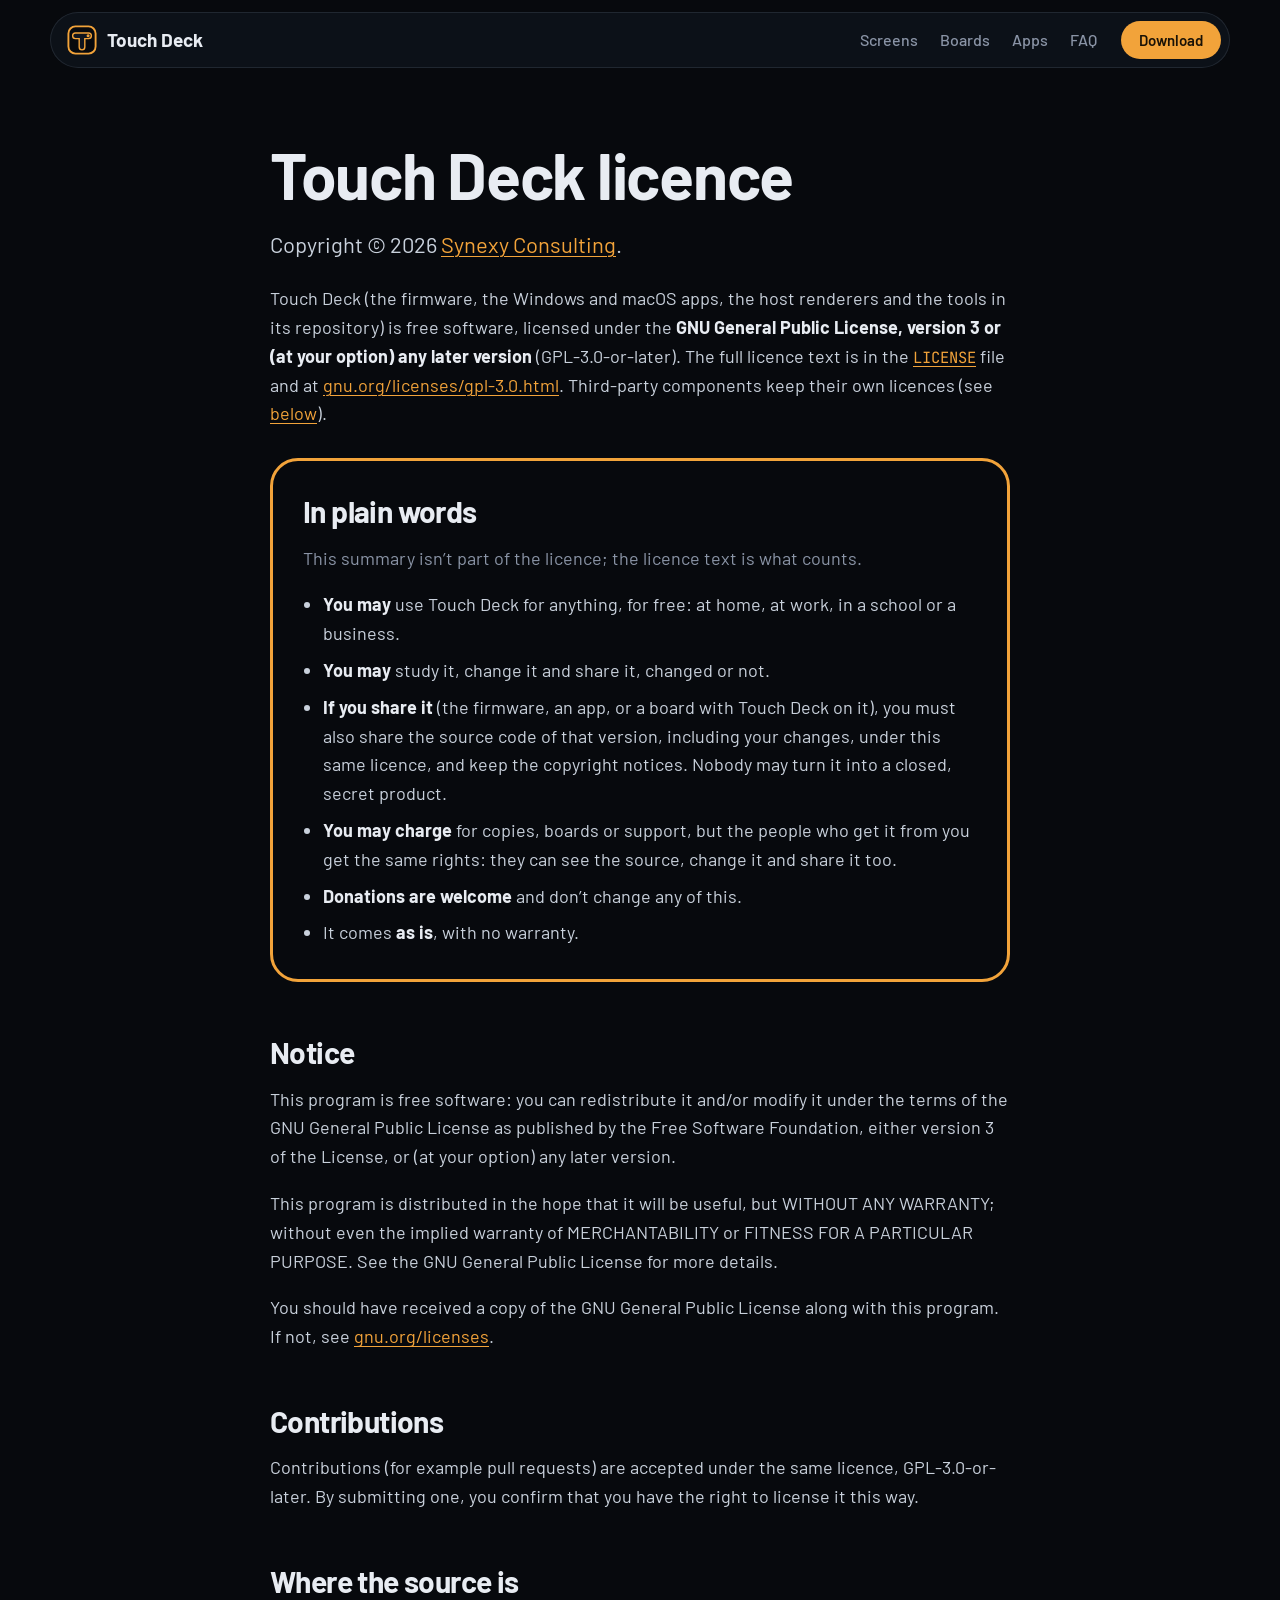
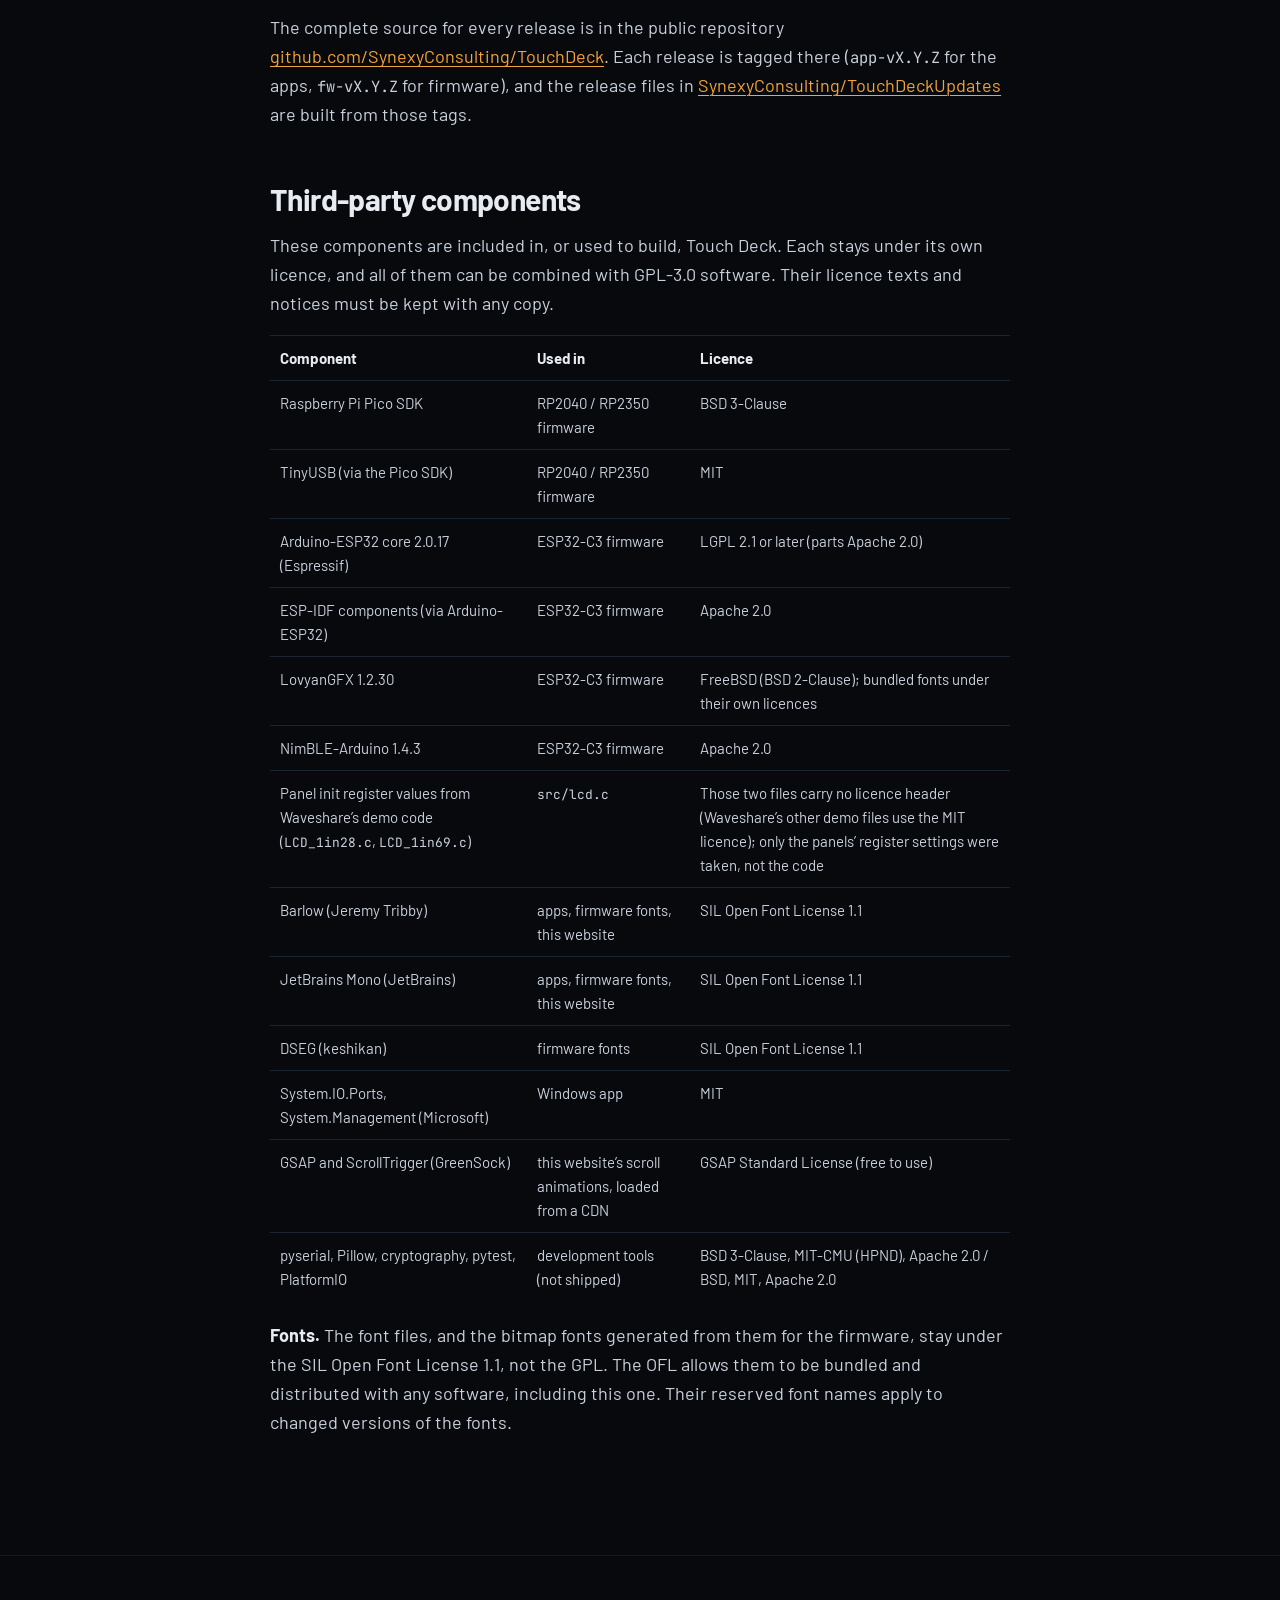
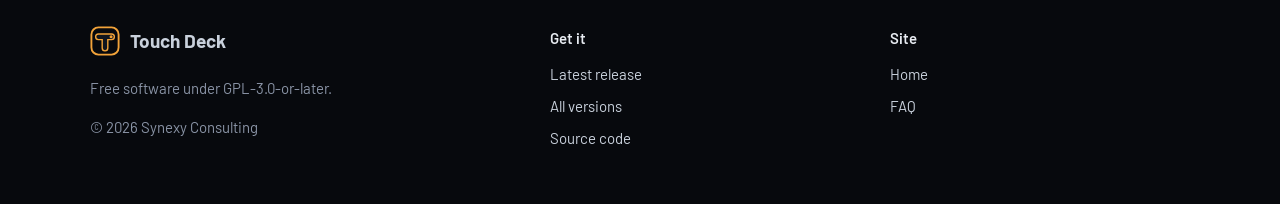
==== website/license.html @ 87c11759 "Website: home page, licence page, styles and scroll effects Static site in website/: hero with board" ====
<!doctype html>
<html lang="en">
<head>
<meta charset="utf-8">
<meta name="viewport" content="width=device-width, initial-scale=1">
<title>Touch Deck licence</title>
<meta name="description" content="Touch Deck is free software under GPL-3.0-or-later. What that means, in plain words, plus the third-party components and their licences.">
<meta name="theme-color" content="#07090D">
<link rel="icon" href="assets/img/logo.svg" type="image/svg+xml">
<link rel="preconnect" href="https://fonts.googleapis.com">
<link rel="preconnect" href="https://fonts.gstatic.com" crossorigin>
<link href="https://fonts.googleapis.com/css2?family=Barlow:wght@400;500;600;700;800&family=JetBrains+Mono:wght@400;500;600&display=swap" rel="stylesheet">
<link rel="stylesheet" href="assets/css/site.css">
</head>
<body>
<a class="skip" href="#main">Skip to content</a>
<header class="nav">
  <div class="nav-inner">
    <a class="brand" href="index.html" aria-label="Touch Deck home"><img src="assets/img/logo.svg" alt="" width="30" height="30">Touch Deck</a>
    <nav class="nav-links" aria-label="Site">
      <a href="index.html#screens">Screens</a>
      <a href="index.html#boards">Boards</a>
      <a href="index.html#apps">Apps</a>
      <a href="index.html#faq">FAQ</a>
    </nav>
    <a class="pill pill-amber pill-sm" href="index.html#download">Download</a>
  </div>
</header>

<main id="main" class="doc">
  <div class="wrap">
    <h1>Touch Deck licence</h1>
    <p class="lede">Copyright &copy; 2026 <a href="https://github.com/SynexyConsulting">Synexy Consulting</a>.</p>
    <p>Touch Deck (the firmware, the Windows and macOS apps, the host renderers and the tools in its repository) is free software, licensed under the <strong>GNU General Public License, version 3 or (at your option) any later version</strong> (GPL-3.0-or-later). The full licence text is in the <a href="https://github.com/SynexyConsulting/TouchDeck/blob/main/LICENSE"><code>LICENSE</code></a> file and at <a href="https://www.gnu.org/licenses/gpl-3.0.html">gnu.org/licenses/gpl-3.0.html</a>. Third-party components keep their own licences (see <a href="#third-party">below</a>).</p>

    <div class="plain">
      <h2>In plain words</h2>
      <p class="muted">This summary isn&rsquo;t part of the licence; the licence text is what counts.</p>
      <ul>
        <li><strong>You may</strong> use Touch Deck for anything, for free: at home, at work, in a school or a business.</li>
        <li><strong>You may</strong> study it, change it and share it, changed or not.</li>
        <li><strong>If you share it</strong> (the firmware, an app, or a board with Touch Deck on it), you must also share the source code of that version, including your changes, under this same licence, and keep the copyright notices. Nobody may turn it into a closed, secret product.</li>
        <li><strong>You may charge</strong> for copies, boards or support, but the people who get it from you get the same rights: they can see the source, change it and share it too.</li>
        <li><strong>Donations are welcome</strong> and don&rsquo;t change any of this.</li>
        <li>It comes <strong>as is</strong>, with no warranty.</li>
      </ul>
    </div>

    <h2>Notice</h2>
    <p>This program is free software: you can redistribute it and/or modify it under the terms of the GNU General Public License as published by the Free Software Foundation, either version 3 of the License, or (at your option) any later version.</p>
    <p>This program is distributed in the hope that it will be useful, but WITHOUT ANY WARRANTY; without even the implied warranty of MERCHANTABILITY or FITNESS FOR A PARTICULAR PURPOSE. See the GNU General Public License for more details.</p>
    <p>You should have received a copy of the GNU General Public License along with this program. If not, see <a href="https://www.gnu.org/licenses/">gnu.org/licenses</a>.</p>

    <h2>Contributions</h2>
    <p>Contributions (for example pull requests) are accepted under the same licence, GPL-3.0-or-later. By submitting one, you confirm that you have the right to license it this way.</p>

    <h2>Where the source is</h2>
    <p>The complete source for every release is in the public repository <a href="https://github.com/SynexyConsulting/TouchDeck">github.com/SynexyConsulting/TouchDeck</a>. Each release is tagged there (<code>app-vX.Y.Z</code> for the apps, <code>fw-vX.Y.Z</code> for firmware), and the release files in <a href="https://github.com/SynexyConsulting/TouchDeckUpdates/releases">SynexyConsulting/TouchDeckUpdates</a> are built from those tags.</p>

    <h2 id="third-party">Third-party components</h2>
    <p>These components are included in, or used to build, Touch Deck. Each stays under its own licence, and all of them can be combined with GPL-3.0 software. Their licence texts and notices must be kept with any copy.</p>
    <div class="table-scroll">
      <table>
        <thead><tr><th>Component</th><th>Used in</th><th>Licence</th></tr></thead>
        <tbody>
          <tr><td>Raspberry Pi Pico SDK</td><td>RP2040 / RP2350 firmware</td><td>BSD 3-Clause</td></tr>
          <tr><td>TinyUSB (via the Pico SDK)</td><td>RP2040 / RP2350 firmware</td><td>MIT</td></tr>
          <tr><td>Arduino-ESP32 core 2.0.17 (Espressif)</td><td>ESP32-C3 firmware</td><td>LGPL 2.1 or later (parts Apache 2.0)</td></tr>
          <tr><td>ESP-IDF components (via Arduino-ESP32)</td><td>ESP32-C3 firmware</td><td>Apache 2.0</td></tr>
          <tr><td>LovyanGFX 1.2.30</td><td>ESP32-C3 firmware</td><td>FreeBSD (BSD 2-Clause); bundled fonts under their own licences</td></tr>
          <tr><td>NimBLE-Arduino 1.4.3</td><td>ESP32-C3 firmware</td><td>Apache 2.0</td></tr>
          <tr><td>Panel init register values from Waveshare&rsquo;s demo code (<code>LCD_1in28.c</code>, <code>LCD_1in69.c</code>)</td><td><code>src/lcd.c</code></td><td>Those two files carry no licence header (Waveshare&rsquo;s other demo files use the MIT licence); only the panels&rsquo; register settings were taken, not the code</td></tr>
          <tr><td>Barlow (Jeremy Tribby)</td><td>apps, firmware fonts, this website</td><td>SIL Open Font License 1.1</td></tr>
          <tr><td>JetBrains Mono (JetBrains)</td><td>apps, firmware fonts, this website</td><td>SIL Open Font License 1.1</td></tr>
          <tr><td>DSEG (keshikan)</td><td>firmware fonts</td><td>SIL Open Font License 1.1</td></tr>
          <tr><td>System.IO.Ports, System.Management (Microsoft)</td><td>Windows app</td><td>MIT</td></tr>
          <tr><td>GSAP and ScrollTrigger (GreenSock)</td><td>this website&rsquo;s scroll animations, loaded from a CDN</td><td>GSAP Standard License (free to use)</td></tr>
          <tr><td>pyserial, Pillow, cryptography, pytest, PlatformIO</td><td>development tools (not shipped)</td><td>BSD 3-Clause, MIT-CMU (HPND), Apache 2.0 / BSD, MIT, Apache 2.0</td></tr>
        </tbody>
      </table>
    </div>
    <p style="margin-top:20px"><strong>Fonts.</strong> The font files, and the bitmap fonts generated from them for the firmware, stay under the SIL Open Font License 1.1, not the GPL. The OFL allows them to be bundled and distributed with any software, including this one. Their reserved font names apply to changed versions of the fonts.</p>
  </div>
</main>

<footer class="footer">
  <div class="wrap">
    <div>
      <a class="brand" href="index.html"><img src="assets/img/logo.svg" alt="" width="30" height="30">Touch Deck</a>
      <p style="margin-top:14px">Free software under GPL-3.0-or-later.</p>
      <p>&copy; 2026 Synexy Consulting</p>
    </div>
    <div>
      <h4>Get it</h4>
      <ul>
        <li><a href="https://github.com/SynexyConsulting/TouchDeckUpdates/releases/latest">Latest release</a></li>
        <li><a href="https://github.com/SynexyConsulting/TouchDeckUpdates/releases">All versions</a></li>
        <li><a href="https://github.com/SynexyConsulting/TouchDeck">Source code</a></li>
      </ul>
    </div>
    <div>
      <h4>Site</h4>
      <ul>
        <li><a href="index.html">Home</a></li>
        <li><a href="index.html#faq">FAQ</a></li>
      </ul>
    </div>
  </div>
</footer>
</body>
</html>
---- website/assets/css/site.css ----
/* Touch Deck website. Palette from the Windows app (App.xaml) and the boards' UI. */
:root {
  --bg: #07090D;
  --inner: #10151E;
  --surf: #141A24;
  --surf2: #1C2432;
  --text: #E8ECF2;
  --clip: #C9D1DC;
  --dim: #8A94A6;
  --faint: #4A5366;
  --accent: #F2A33A;
  --accent-tint: #2D2214;
  --ok: #3CCB7F;
  --bad: #E5484D;
  --bt: #4C8DF6;
  --ring: 3px;
  --radius-l: 28px;
  --radius-m: 18px;
  --wrap: 1180px;
  --gutter: clamp(16px, 4vw, 40px);
  --sans: "Barlow", system-ui, -apple-system, "Segoe UI", sans-serif;
  --mono: "JetBrains Mono", ui-monospace, "Cascadia Mono", Consolas, monospace;
  color-scheme: dark;
}

*, *::before, *::after { box-sizing: border-box; }
html { -webkit-text-size-adjust: 100%; scroll-padding-top: 84px; }
body {
  margin: 0;
  background: var(--bg);
  color: var(--clip);
  font: 400 18px/1.6 var(--sans);
  overflow-x: hidden;
  -webkit-font-smoothing: antialiased;
}
img { max-width: 100%; display: block; }
a { color: var(--accent); text-decoration-thickness: 1px; text-underline-offset: 3px; }
a:hover { color: #ffbe63; }
:focus-visible { outline: 2px solid var(--accent); outline-offset: 3px; border-radius: 8px; }
h1, h2, h3 { color: var(--text); font-weight: 700; line-height: 1.08; letter-spacing: -0.02em; margin: 0; }
h2 { font-size: clamp(34px, 5vw, 56px); }
h3 { font-size: 24px; letter-spacing: -0.01em; line-height: 1.2; }
p { margin: 0 0 1em; }
code, kbd { font-family: var(--mono); font-size: 0.86em; }
kbd { border: 1px solid var(--faint); border-bottom-width: 2px; border-radius: 6px; padding: 1px 6px; color: var(--text); }
.wrap { width: 100%; max-width: var(--wrap); margin: 0 auto; padding: 0 var(--gutter); }
.lede { font-size: clamp(19px, 2vw, 22px); color: var(--clip); max-width: 34em; }
.muted { color: var(--dim); }
.skip { position: absolute; left: -999px; top: 8px; background: var(--accent); color: #000; padding: 8px 14px; border-radius: 99px; z-index: 100; }
.skip:focus { left: 8px; }
.visually-hidden { position: absolute; width: 1px; height: 1px; overflow: hidden; clip: rect(0 0 0 0); white-space: nowrap; }

/* ---------- pills (the boards' buttons) ---------- */
.pill {
  display: inline-flex; align-items: center; gap: 10px;
  min-height: 48px; padding: 0 24px; border-radius: 999px;
  font: 600 17px/1 var(--sans); text-decoration: none; white-space: nowrap;
  border: 2px solid transparent; transition: background-color .2s, border-color .2s, color .2s, transform .2s;
}
.pill svg { width: 18px; height: 18px; flex: none; }
.pill-amber { background: var(--accent); color: #1a1206; }
.pill-amber:hover { background: #ffb85a; color: #1a1206; }
.pill-ghost { background: var(--surf2); color: var(--text); }
.pill-ghost:hover { background: #263043; color: var(--text); }
.pill-line { border-color: var(--accent); color: var(--accent); background: transparent; }
.pill-line:hover { background: var(--accent-tint); color: var(--accent); }
.pill-sm { min-height: 38px; padding: 0 16px; font-size: 15px; }
.chip {
  display: inline-flex; align-items: center; gap: 8px; padding: 4px 12px; border-radius: 99px;
  background: var(--accent-tint); color: var(--accent); font: 600 13px/1.4 var(--mono); letter-spacing: .04em;
}
.chip::after { content: ""; width: 7px; height: 7px; border-radius: 50%; background: var(--ok); }
.chip.soon { background: var(--surf2); color: var(--dim); }
.chip.soon::after { background: var(--faint); }

/* ---------- nav ---------- */
.nav {
  position: fixed; inset: 12px 0 auto; z-index: 50; pointer-events: none;
}
.nav-inner {
  pointer-events: auto; margin: 0 auto; width: min(calc(100% - 24px), var(--wrap));
  display: flex; align-items: center; gap: 24px; padding: 8px 8px 8px 16px;
  background: rgba(16, 21, 30, .72); backdrop-filter: blur(14px) saturate(1.3); -webkit-backdrop-filter: blur(14px) saturate(1.3);
  border: 1px solid rgba(138, 148, 166, .16); border-radius: 999px;
}
.brand { display: inline-flex; align-items: center; gap: 10px; color: var(--text); text-decoration: none; font-weight: 700; font-size: 19px; }
.brand img { width: 30px; height: 30px; }
.brand:hover { color: var(--text); }
.nav-links { display: flex; gap: 22px; margin-left: auto; }
.nav-links a { color: var(--dim); text-decoration: none; font-weight: 500; font-size: 16px; }
.nav-links a:hover { color: var(--text); }
@media (max-width: 820px) { .nav-links { display: none; } .nav .pill { margin-left: auto; } }

/* ---------- device mockups ---------- */
.board { position: relative; transform-style: preserve-3d; }
.board-body {
  position: relative; border-radius: 22% / 19%;
  padding: 7.5%;
  background:
    radial-gradient(120% 80% at 30% 0%, rgba(255,255,255,.10), transparent 55%),
    linear-gradient(160deg, #232a36 0%, #0d1118 55%, #07090d 100%);
  box-shadow:
    inset 0 1px 0 rgba(255,255,255,.14),
    inset 0 -2px 0 rgba(0,0,0,.6),
    0 0 0 1px #2a3242,
    0 2px 0 1px #05070a,
    0 30px 60px -20px rgba(0,0,0,.85),
    0 60px 120px -40px rgba(242,163,58,.18);
}
.board.round .board-body { border-radius: 50%; padding: 9%; }
.screen {
  position: relative; overflow: hidden; background: #000;
  aspect-ratio: 240 / 280; border-radius: 13% / 11%;
  box-shadow: 0 0 0 2px #000, inset 0 0 0 1px rgba(255,255,255,.04);
}
.board.round .screen { aspect-ratio: 1; border-radius: 50%; }
.screen img { position: absolute; inset: 0; width: 100%; height: 100%; object-fit: cover; image-rendering: auto; }
.screen::after { /* glass */
  content: ""; position: absolute; inset: 0; pointer-events: none;
  background: linear-gradient(125deg, rgba(255,255,255,.10) 0%, rgba(255,255,255,0) 32%, rgba(255,255,255,0) 70%, rgba(255,255,255,.04) 100%);
}
.screen .layer { opacity: 0; transition: opacity .45s ease; }
.screen .layer.on { opacity: 1; }
.port {
  position: absolute; left: 50%; bottom: -5px; width: 22%; height: 9px; transform: translateX(-50%);
  border-radius: 6px; background: linear-gradient(#59626f, #2b313b); box-shadow: inset 0 1px 0 rgba(255,255,255,.3);
}
.board.round .port { bottom: -3px; width: 20%; }
.bootbtn {
  position: absolute; right: -4px; top: 38%; width: 6px; height: 34px; border-radius: 3px;
  background: linear-gradient(90deg, #3a4250, #1b2029);
}
.board.round .bootbtn { right: 1%; top: 30%; transform: rotate(-24deg); }
.board.esp .board-body { background:
    radial-gradient(120% 80% at 30% 0%, rgba(255,255,255,.10), transparent 55%),
    linear-gradient(160deg, #1d2c45 0%, #0b1220 60%, #06090f 100%);
  box-shadow: inset 0 1px 0 rgba(255,255,255,.14), 0 0 0 1px #233651, 0 30px 60px -20px rgba(0,0,0,.85), 0 60px 120px -40px rgba(76,141,246,.22); }

/* ---------- hero ---------- */
.hero { position: relative; padding: 150px 0 90px; min-height: 100vh; min-height: 100svh; display: flex; align-items: center; overflow-x: clip; }
.hero .wrap { display: grid; grid-template-columns: 1.05fr .95fr; gap: 40px; align-items: center; }
.hero h1 { font-size: clamp(46px, 7.4vw, 96px); font-weight: 800; letter-spacing: -0.035em; line-height: .96; }
.hero .lede { margin-top: 26px; }
.cta-row { display: flex; flex-wrap: wrap; gap: 12px; margin-top: 34px; }
.hero-note { margin-top: 22px; font-size: 15px; color: var(--dim); }
.hero-stage { position: relative; height: min(640px, 72vh); perspective: 1400px; }
.hero-stage .board.rect { position: absolute; width: min(330px, 70%); right: 22%; top: 2%; z-index: 2; }
.hero-stage .board.round { position: absolute; width: min(270px, 56%); right: -2%; bottom: 0; z-index: 1; }
.hero-stage .board.rect .board-body { transform: rotateY(-14deg) rotateX(6deg) rotateZ(-3deg); }
.hero-stage .board.round .board-body { transform: rotateY(-20deg) rotateX(8deg) rotateZ(5deg); }
.glow {
  position: absolute; width: 720px; height: 720px; right: -160px; top: 50%; translate: 0 -50%; border-radius: 50%; pointer-events: none;
  background: radial-gradient(circle, rgba(242,163,58,.16) 0%, rgba(242,163,58,.05) 35%, transparent 65%);
}
.hero-lane { position: absolute; inset: auto -10% -6% auto; width: 520px; opacity: .22; pointer-events: none; }
@media (max-width: 900px) {
  .hero { padding: 116px 0 40px; min-height: 0; }
  .hero .wrap { grid-template-columns: 1fr; gap: 10px; }
  .hero-stage { height: 440px; max-width: 460px; width: 100%; margin: 0 auto; }
  .hero-stage .board.rect { width: 240px; right: auto; left: 8%; }
  .hero-stage .board.round { width: 200px; right: 2%; }
}
@media (max-width: 420px) {
  .hero-stage { height: 380px; }
  .hero-stage .board.rect { width: 210px; left: 2%; }
  .hero-stage .board.round { width: 172px; right: 0; }
}

/* ---------- sections ---------- */
section { position: relative; }
main { overflow-x: clip; }
.section { padding: clamp(80px, 12vw, 150px) 0; }
.section-head { max-width: 760px; margin-bottom: clamp(40px, 6vw, 72px); }
.section-head p { margin-top: 20px; }

/* problems */
.problems { display: grid; grid-template-columns: minmax(0, 1fr) minmax(0, 1fr); gap: clamp(40px, 6vw, 90px); align-items: start; }
.pain-list { list-style: none; margin: 0; padding: 0; }
.pain { padding: 26px 0; border-top: 1px solid var(--surf2); }
.pain:last-child { border-bottom: 1px solid var(--surf2); }
.pain h3 { font-size: 23px; position: relative; display: inline; background-image: linear-gradient(var(--accent), var(--accent)); background-repeat: no-repeat; background-size: var(--strike, 0%) 2px; background-position: 0 58%; transition: background-size .9s cubic-bezier(.6,0,.2,1); }
.pain.struck h3 { --strike: 100%; color: var(--dim); }
.pain p { margin: 10px 0 0; color: var(--clip); }
.console-col { position: sticky; top: 110px; }
.console {
  border-radius: var(--radius-m); overflow: hidden; background: #0b0e13;
  border: 1px solid var(--surf2); box-shadow: 0 40px 80px -30px rgba(0,0,0,.9);
}
.console-bar { display: flex; align-items: center; gap: 8px; padding: 12px 16px; background: var(--surf); color: var(--dim); font-size: 14px; }
.console-bar i { width: 11px; height: 11px; border-radius: 50%; background: var(--surf2); }
.console-bar span { margin-left: 8px; }
.console pre { margin: 0; padding: 22px 20px 26px; font: 400 15px/1.75 var(--mono); color: #b9c3d1; white-space: pre-wrap; word-break: break-all; min-height: 270px; }
.console .warn { color: var(--bad); }
.console .typed { color: var(--text); }
.console .caret { display: inline-block; width: .6em; height: 1.1em; vertical-align: -0.18em; background: var(--accent); animation: blink 1s steps(1) infinite; }
.console-caption { display: flex; gap: 14px; align-items: center; margin-top: 18px; color: var(--dim); font-size: 16px; }
.console-caption img { width: 52px; flex: none; border-radius: 10px; }
.toast { display: inline-block; margin: 4px 0 10px; padding: 6px 12px; border-radius: 10px; background: rgba(229,72,77,.12); color: #ff8a8d; font-family: var(--sans); font-size: 14px; opacity: 0; transition: opacity .3s; }
.toast.show { opacity: 1; }
@keyframes blink { 50% { opacity: 0; } }
@media (max-width: 900px) {
  .problems { grid-template-columns: 1fr; }
  .console-col { position: static; order: -1; }
}

/* how it works */
.steps3 { display: grid; grid-template-columns: repeat(3, minmax(0, 1fr)); gap: 28px; counter-reset: s; margin-top: 56px; }
.step3 { counter-increment: s; }
.step3::before {
  content: counter(s); display: grid; place-items: center; width: 44px; height: 44px; margin-bottom: 18px;
  border-radius: 50%; border: var(--ring) solid var(--accent); color: var(--accent); font: 700 18px/1 var(--sans);
}
.step3 h3 { margin-bottom: 10px; }
.step3 p { color: var(--clip); margin: 0; }
.wire { width: 100%; height: auto; margin-top: 8px; overflow: visible; }
.wire text { font-family: var(--sans); }
@media (max-width: 820px) { .steps3 { grid-template-columns: 1fr; gap: 34px; } }

/* screens (pinned stage) */
.screens-sec { padding-top: clamp(80px, 12vw, 150px); }
.scrolly { display: grid; grid-template-columns: minmax(0, 1fr) minmax(0, 1fr); gap: 40px; }
.stage-col { position: relative; }
.stage {
  position: sticky; top: 0; height: 100vh; height: 100svh; display: grid; place-items: center; perspective: 1600px;
}
.stage-tilt { position: relative; width: min(400px, 82%); transform-style: preserve-3d; }
.stage .board.rect { width: 100%; }
.stage .board.round { position: absolute; width: 58%; right: -34%; bottom: -10%; }
.stage-dots { position: absolute; bottom: 7vh; left: 50%; translate: -50% 0; display: flex; gap: 10px; }
.stage-dots i { width: 8px; height: 8px; border-radius: 50%; background: var(--faint); transition: background .3s, transform .3s; }
.stage-dots i.on { background: var(--text); transform: scale(1.25); }
.steps { padding: 0 0 20vh; }
.step { min-height: 100vh; display: flex; flex-direction: column; justify-content: center; max-width: 470px; }
.step h3 { font-size: clamp(32px, 4vw, 46px); line-height: 1.05; letter-spacing: -0.025em; margin: 14px 0 18px; }
.step p { color: var(--clip); }
.step ul { margin: 6px 0 0; padding: 0; list-style: none; }
.step li { position: relative; padding-left: 22px; margin: 8px 0; color: var(--clip); }
.step li::before { content: ""; position: absolute; left: 2px; top: .62em; width: 8px; height: 8px; border-radius: 50%; border: 2px solid var(--accent); }
.step-name { font: 600 15px/1 var(--mono); color: var(--accent); }
@media (max-width: 900px) {
  .scrolly { grid-template-columns: 1fr; gap: 0; }
  .stage-col { position: sticky; top: 64px; z-index: 2; height: 54vh; height: 54svh; background: linear-gradient(var(--bg) 90%, rgba(7,9,13,0)); }
  .stage { position: relative; height: 100%; }
  .stage-tilt { width: auto; height: 76%; aspect-ratio: 240 / 280; margin-top: -4%; }
  .stage .board.round { width: 42%; right: -10%; bottom: -6%; }
  .stage-dots { bottom: 10%; }
  .step { min-height: 72vh; justify-content: flex-start; padding-top: 6vh; }
  .step h3 { margin-top: 10px; }
}

/* boards */
.boards { display: grid; grid-template-columns: repeat(3, minmax(0, 1fr)); gap: 24px; }
.board-card {
  perspective: 900px;
  display: flex; flex-direction: column; padding: 34px 28px 30px; border-radius: var(--radius-l);
  background: linear-gradient(180deg, var(--surf) 0%, var(--inner) 100%); border: 1px solid #1d2533;
}
.board-card .board { width: 62%; margin: 6px auto 34px; }
.board-card .board.round { width: 70%; }
.board-card h3 { font-size: 22px; }
.board-card .price { display: flex; align-items: baseline; gap: 8px; margin: 12px 0 16px; color: var(--text); font-weight: 700; font-size: 30px; letter-spacing: -0.02em; }
.board-card .price small { font-size: 15px; font-weight: 500; color: var(--dim); letter-spacing: 0; }
.specs { list-style: none; padding: 0; margin: 0 0 18px; font-size: 16px; }
.specs li { display: flex; justify-content: space-between; gap: 16px; padding: 8px 0; border-top: 1px solid var(--surf2); }
.specs li span:first-child { color: var(--dim); }
.specs li span:last-child { color: var(--text); text-align: right; }
.board-card p { font-size: 16px; color: var(--clip); margin: 0; }
.board-card .note { margin-top: auto; padding-top: 18px; font-size: 14px; color: var(--dim); }
.fineprint { margin-top: 26px; font-size: 15px; color: var(--dim); max-width: 60em; }
@media (max-width: 980px) { .boards { grid-template-columns: 1fr; max-width: 520px; margin: 0 auto; } .board-card .board { width: 46%; } .board-card .board.round { width: 52%; } }

/* apps */
.apps { display: grid; grid-template-columns: 1.35fr 1fr; gap: 24px; align-items: stretch; }
.app-card { border-radius: var(--radius-l); background: var(--inner); border: 1px solid #1d2533; padding: 34px; position: relative; overflow: hidden; }
.app-card h3 { font-size: 30px; margin: 14px 0 12px; }
.app-shot { margin: 28px -34px -34px 34px; border-radius: 14px 0 0 0; border-top: 1px solid var(--surf2); border-left: 1px solid var(--surf2); box-shadow: 0 -20px 60px -20px rgba(0,0,0,.8); }
.feature-list { list-style: none; padding: 0; margin: 18px 0 0; display: grid; gap: 10px; }
.feature-list li { position: relative; padding-left: 22px; font-size: 17px; }
.feature-list li::before { content: ""; position: absolute; left: 2px; top: .6em; width: 8px; height: 8px; border-radius: 50%; border: 2px solid var(--accent); }
.mac-bar { margin-top: 26px; border-radius: 14px; background: #0b0e13; border: 1px solid var(--surf2); padding: 10px 14px; display: flex; justify-content: flex-end; align-items: center; gap: 16px; color: var(--dim); font-size: 14px; }
.mac-bar img { width: 20px; height: 20px; }
.mac-menu { margin: 8px 0 0 auto; width: min(270px, 100%); border-radius: 12px; background: var(--surf); border: 1px solid var(--surf2); padding: 8px; font-size: 15px; box-shadow: 0 20px 40px -10px rgba(0,0,0,.7); }
.mac-menu div { padding: 7px 10px; border-radius: 8px; color: var(--text); display: flex; justify-content: space-between; }
.mac-menu div:first-child { background: var(--accent-tint); color: var(--accent); }
.mac-menu kbd { font-size: 12px; color: var(--dim); border: 0; }
@media (max-width: 900px) { .apps { grid-template-columns: 1fr; } .app-card { padding: 26px; } .app-shot { margin: 24px -26px -26px 26px; } }

/* open source */
.open { display: grid; grid-template-columns: 1fr 1fr; gap: clamp(40px, 6vw, 90px); align-items: start; }
.compare { border-radius: var(--radius-l); border: var(--ring) solid var(--accent); padding: 8px; background: var(--bg); }
.compare table { width: 100%; border-collapse: collapse; font-size: 16px; }
.compare th, .compare td { text-align: left; padding: 14px 14px; vertical-align: top; }
.compare thead th { font-size: 15px; color: var(--dim); font-weight: 600; }
.compare thead th:last-child { color: var(--accent); }
.compare tbody tr + tr td, .compare tbody tr + tr th { border-top: 1px solid var(--surf2); }
.compare tbody th { color: var(--dim); font-weight: 500; width: 28%; }
.compare td:last-child { color: var(--text); }
.compare td:nth-child(2) { color: var(--dim); }
.open-points { list-style: none; padding: 0; margin: 28px 0 0; display: grid; gap: 22px; }
.open-points strong { color: var(--text); display: block; font-size: 19px; margin-bottom: 2px; }
@media (max-width: 900px) { .open { grid-template-columns: 1fr; } .compare th, .compare td { padding: 12px 8px; font-size: 15px; } }

/* download */
.download {
  border-radius: 40px; border: var(--ring) solid var(--accent); padding: clamp(36px, 6vw, 72px);
  background: radial-gradient(90% 120% at 100% 0%, rgba(242,163,58,.14), transparent 60%), var(--inner);
  display: grid; grid-template-columns: 1.2fr 1fr; gap: 40px; align-items: center;
}
.download h2 { font-size: clamp(36px, 5vw, 60px); }
.dl-list { display: grid; gap: 12px; }
.dl {
  display: flex; align-items: center; gap: 16px; padding: 18px 20px; border-radius: 20px; text-decoration: none;
  background: var(--surf); border: 1px solid var(--surf2); color: var(--text); transition: border-color .2s, background-color .2s;
}
.dl:hover { border-color: var(--accent); background: #18202c; color: var(--text); }
.dl svg { width: 26px; height: 26px; flex: none; color: var(--accent); }
.dl strong { display: block; font-size: 18px; }
.dl span { color: var(--dim); font-size: 15px; }
@media (max-width: 900px) { .download { grid-template-columns: 1fr; border-radius: 30px; } }

/* faq */
.faq { max-width: 860px; }
.faq details { border-top: 1px solid var(--surf2); }
.faq details:last-child { border-bottom: 1px solid var(--surf2); }
.faq summary { cursor: pointer; list-style: none; padding: 22px 48px 22px 0; position: relative; color: var(--text); font-weight: 600; font-size: 20px; }
.faq summary::-webkit-details-marker { display: none; }
.faq summary::after { content: ""; position: absolute; right: 8px; top: 50%; width: 12px; height: 12px; border-right: 2px solid var(--accent); border-bottom: 2px solid var(--accent); transform: translateY(-75%) rotate(45deg); transition: transform .25s; }
.faq details[open] summary::after { transform: translateY(-25%) rotate(225deg); }
.faq .answer { padding: 0 0 22px; max-width: 46em; }
.faq .answer p:last-child { margin: 0; }

/* footer */
.footer { padding: 70px 0 50px; border-top: 1px solid var(--surf); margin-top: 60px; font-size: 15px; color: var(--dim); }
.footer .wrap { display: grid; grid-template-columns: 1.4fr 1fr 1fr; gap: 40px; }
.footer h4 { color: var(--text); font-size: 15px; margin: 0 0 12px; font-weight: 600; }
.footer ul { list-style: none; padding: 0; margin: 0; display: grid; gap: 8px; }
.footer a { color: var(--clip); text-decoration: none; }
.footer a:hover { color: var(--accent); }
.footer p { max-width: 36em; }
@media (max-width: 760px) { .footer .wrap { grid-template-columns: 1fr; } }

/* licence page */
.doc { padding: 140px 0 40px; }
.doc .wrap { max-width: 820px; }
.doc h1 { font-size: clamp(40px, 6vw, 64px); margin-bottom: 18px; }
.doc h2 { font-size: 30px; margin: 54px 0 16px; }
.doc ul { padding-left: 20px; }
.doc li { margin: 8px 0; }
.doc strong { color: var(--text); }
.doc .plain { border-radius: var(--radius-l); border: var(--ring) solid var(--accent); padding: 8px 30px 14px; margin-top: 30px; }
.doc .plain h2 { margin-top: 26px; }
.table-scroll { overflow-x: auto; }
.doc table { width: 100%; border-collapse: collapse; font-size: 15px; min-width: 560px; }
.doc th, .doc td { text-align: left; padding: 10px 10px; border-top: 1px solid var(--surf2); vertical-align: top; }
.doc th { color: var(--text); }

/* motion preferences: everything is readable without animation */
@media (prefers-reduced-motion: reduce) {
  *, *::before, *::after { animation: none !important; transition: none !important; scroll-behavior: auto !important; }
}
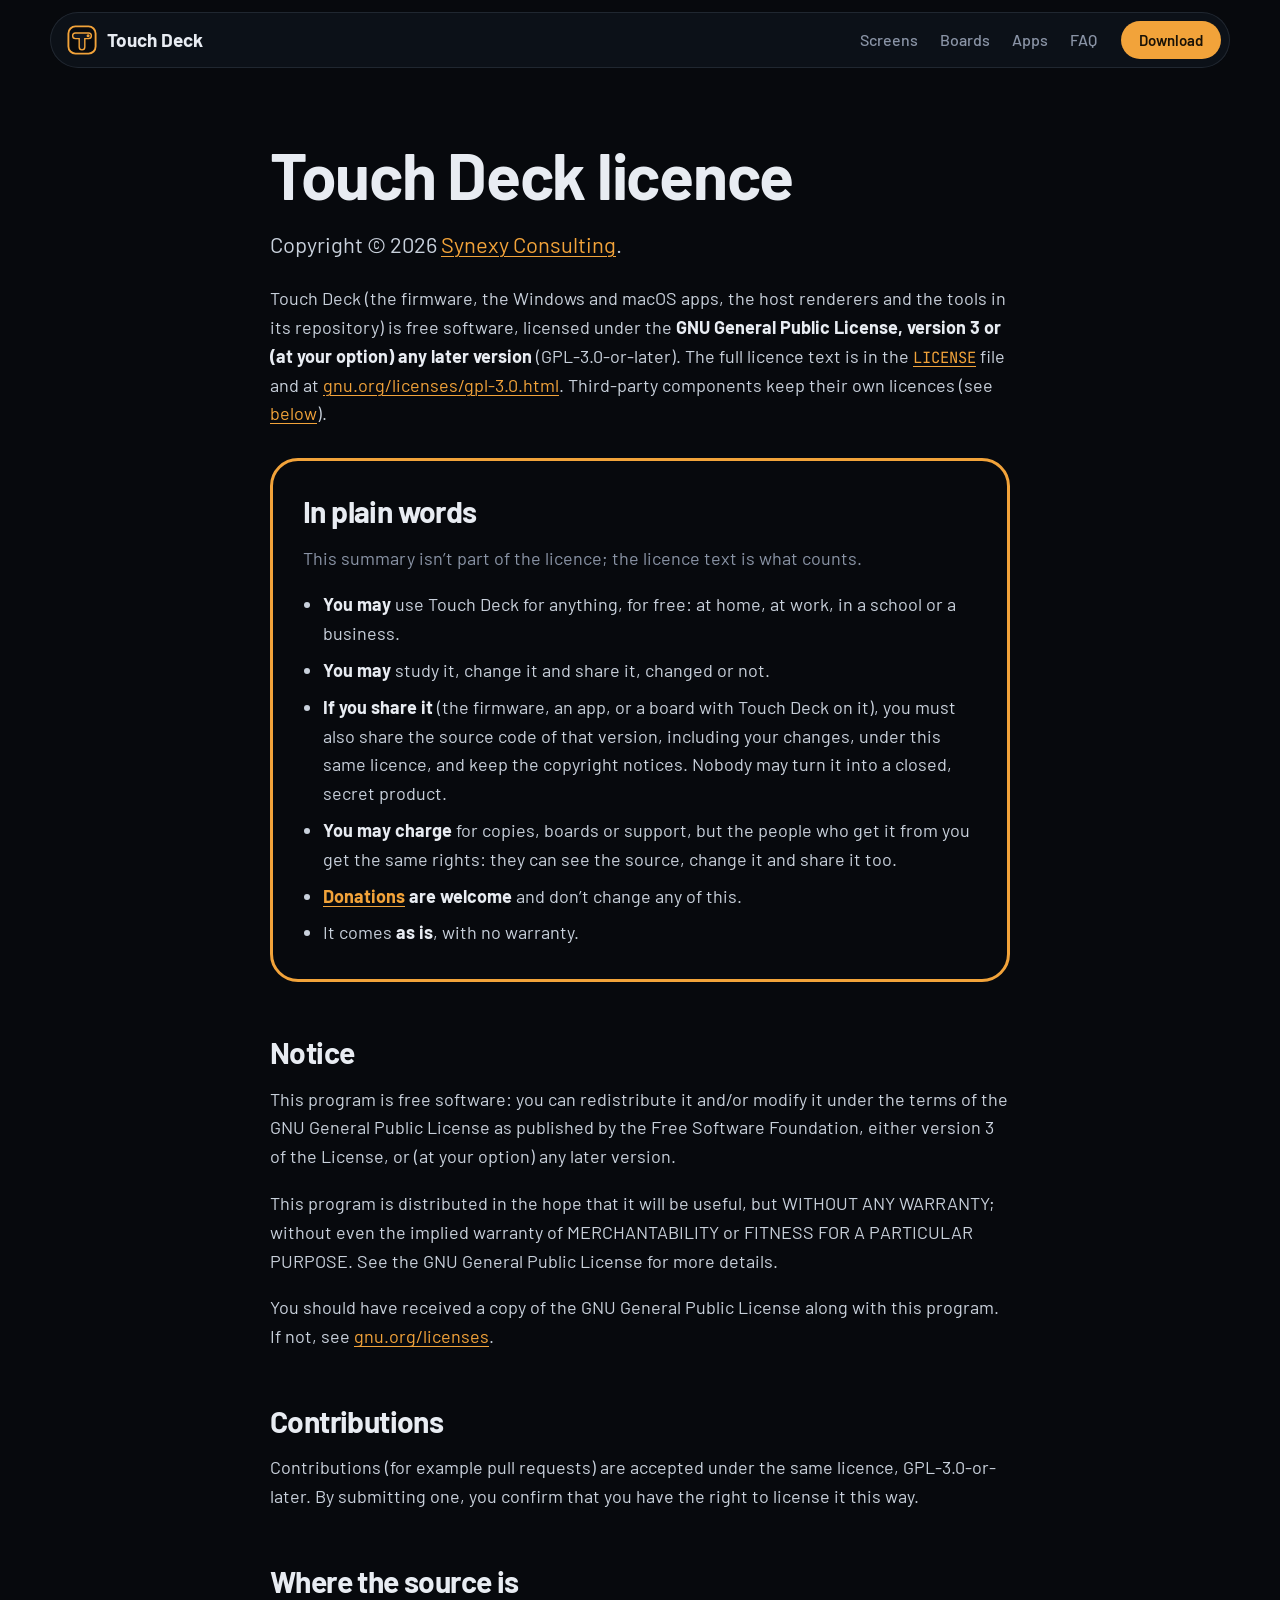
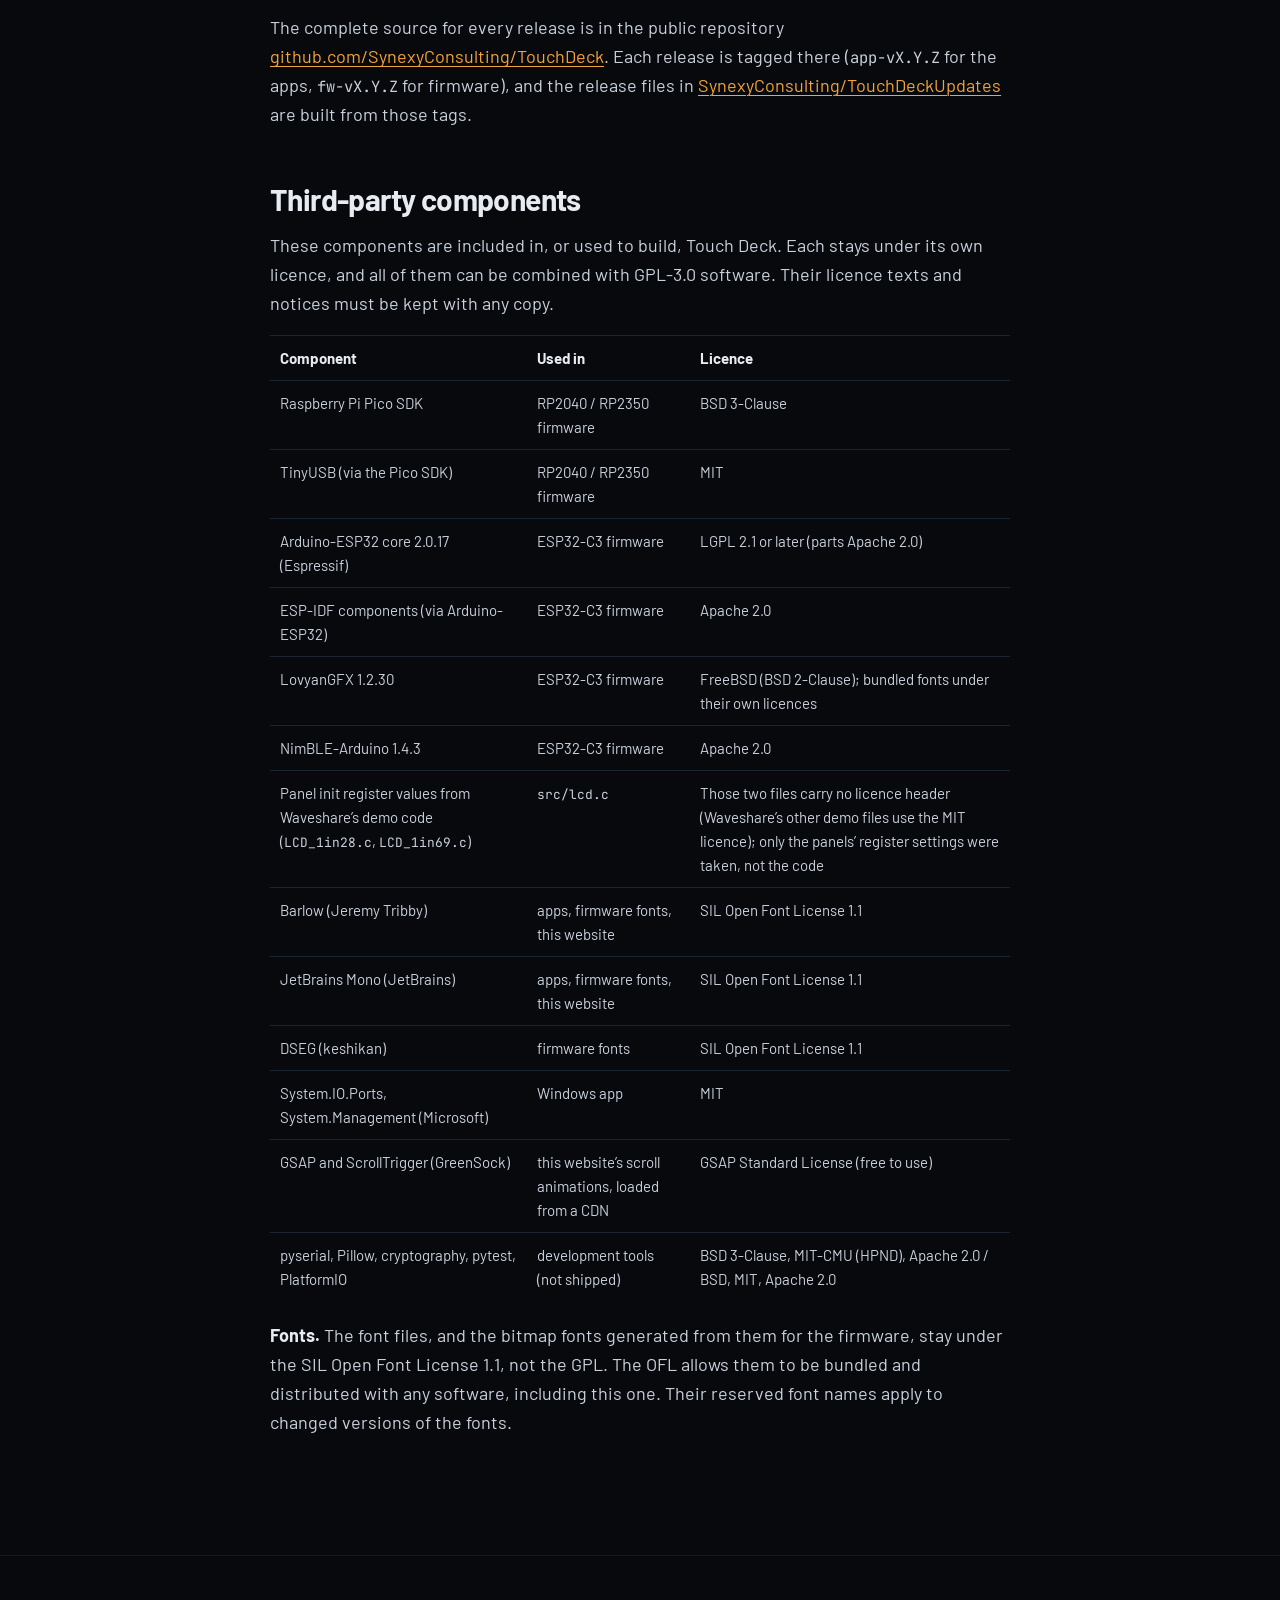
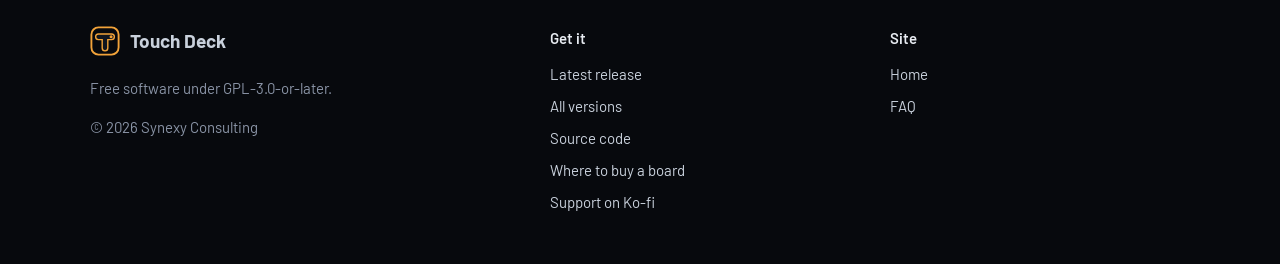
==== commit 234c73e8: "Website: Where to buy table with affiliate links, and Ko-fi donations - Where to buy: a table under " ====
--- a/website/license.html
+++ b/website/license.html
@@ -3,6 +3,16 @@
 <head>
 <meta charset="utf-8">
 <meta name="viewport" content="width=device-width, initial-scale=1">
+<!-- Google tag (gtag.js). Events: assets/js/analytics.js. Only the live site reports;
+     add ?ga_debug=1 to a URL to see its hits in GA4's DebugView. -->
+<script async src="https://www.googletagmanager.com/gtag/js?id=G-07TPQJ6MLL"></script>
+<script>
+  window.dataLayer = window.dataLayer || [];
+  function gtag(){dataLayer.push(arguments);}
+  if (location.hostname !== 'touchdeck.synexyconsulting.com') window['ga-disable-G-07TPQJ6MLL'] = true;
+  gtag('js', new Date());
+  gtag('config', 'G-07TPQJ6MLL', /[?&]ga_debug=1/.test(location.search) ? { debug_mode: true } : {});
+</script>
 <title>Touch Deck licence</title>
 <meta name="description" content="Touch Deck is free software under GPL-3.0-or-later. What that means, in plain words, plus the third-party components and their licences.">
 <meta name="theme-color" content="#07090D">
@@ -41,7 +51,7 @@
         <li><strong>You may</strong> study it, change it and share it, changed or not.</li>
         <li><strong>If you share it</strong> (the firmware, an app, or a board with Touch Deck on it), you must also share the source code of that version, including your changes, under this same licence, and keep the copyright notices. Nobody may turn it into a closed, secret product.</li>
         <li><strong>You may charge</strong> for copies, boards or support, but the people who get it from you get the same rights: they can see the source, change it and share it too.</li>
-        <li><strong>Donations are welcome</strong> and don&rsquo;t change any of this.</li>
+        <li><strong><a href="https://ko-fi.com/synexyconsulting">Donations</a> are welcome</strong> and don&rsquo;t change any of this.</li>
         <li>It comes <strong>as is</strong>, with no warranty.</li>
       </ul>
     </div>
@@ -96,6 +106,8 @@
         <li><a href="https://github.com/SynexyConsulting/TouchDeckUpdates/releases/latest">Latest release</a></li>
         <li><a href="https://github.com/SynexyConsulting/TouchDeckUpdates/releases">All versions</a></li>
         <li><a href="https://github.com/SynexyConsulting/TouchDeck">Source code</a></li>
+        <li><a href="index.html#buy">Where to buy a board</a></li>
+        <li><a href="https://ko-fi.com/synexyconsulting">Support on Ko-fi</a></li>
       </ul>
     </div>
     <div>
@@ -107,5 +119,6 @@
     </div>
   </div>
 </footer>
+<script src="assets/js/analytics.js" defer></script>
 </body>
 </html>
--- a/website/assets/css/site.css
+++ b/website/assets/css/site.css
@@ -14,6 +14,10 @@
   --bad: #E5484D;
   --bt: #4C8DF6;
   --ring: 3px;
+  /* The 1.69" panel's corners: the firmware draws its edge ring with a 44 px radius on 240x280
+     (src/ui_pages.c, gfx_rrect_ring(0, 0, 240, 280, 44, ...)). Every rectangular mockup uses these. */
+  --rect-glass: 18.333% / 15.714%;       /* 44/240 of the glass width, 44/280 of its height */
+  --rect-bezel: 23.083% / 20.219%;       /* concentric: glass radius + the 7.5% bezel padding */
   --radius-l: 28px;
   --radius-m: 18px;
   --wrap: 1180px;
@@ -94,7 +98,7 @@
 /* ---------- device mockups ---------- */
 .board { position: relative; transform-style: preserve-3d; }
 .board-body {
-  position: relative; border-radius: 22% / 19%;
+  position: relative; border-radius: var(--rect-bezel);
   padding: 7.5%;
   background:
     radial-gradient(120% 80% at 30% 0%, rgba(255,255,255,.10), transparent 55%),
@@ -110,11 +114,14 @@
 .board.round .board-body { border-radius: 50%; padding: 9%; }
 .screen {
   position: relative; overflow: hidden; background: #000;
-  aspect-ratio: 240 / 280; border-radius: 13% / 11%;
+  aspect-ratio: 240 / 280;
   box-shadow: 0 0 0 2px #000, inset 0 0 0 1px rgba(255,255,255,.04);
 }
+.board.rect .screen { box-shadow: none; }   /* the ring art reaches the glass edge: no black band around it */
+/* The rectangular glass: one rule for every 1.69" mockup (add .rect-glass to anything showing its screen). */
+.rect-glass, .board.rect .screen { border-radius: var(--rect-glass); overflow: hidden; }
 .board.round .screen { aspect-ratio: 1; border-radius: 50%; }
-.screen img { position: absolute; inset: 0; width: 100%; height: 100%; object-fit: cover; image-rendering: auto; }
+.screen img { position: absolute; inset: 0; width: 100%; height: 100%; object-fit: fill; image-rendering: auto; }
 .screen::after { /* glass */
   content: ""; position: absolute; inset: 0; pointer-events: none;
   background: linear-gradient(125deg, rgba(255,255,255,.10) 0%, rgba(255,255,255,0) 32%, rgba(255,255,255,0) 70%, rgba(255,255,255,.04) 100%);
@@ -153,7 +160,7 @@
   background: radial-gradient(circle, rgba(242,163,58,.16) 0%, rgba(242,163,58,.05) 35%, transparent 65%);
 }
 .hero-lane { position: absolute; inset: auto -10% -6% auto; width: 520px; opacity: .22; pointer-events: none; }
-@media (max-width: 900px) {
+@media (max-width: 999px) {
   .hero { padding: 116px 0 40px; min-height: 0; }
   .hero .wrap { grid-template-columns: 1fr; gap: 10px; }
   .hero-stage { height: 440px; max-width: 460px; width: 100%; margin: 0 auto; }
@@ -178,8 +185,8 @@
 .pain-list { list-style: none; margin: 0; padding: 0; }
 .pain { padding: 26px 0; border-top: 1px solid var(--surf2); }
 .pain:last-child { border-bottom: 1px solid var(--surf2); }
-.pain h3 { font-size: 23px; position: relative; display: inline; background-image: linear-gradient(var(--accent), var(--accent)); background-repeat: no-repeat; background-size: var(--strike, 0%) 2px; background-position: 0 58%; transition: background-size .9s cubic-bezier(.6,0,.2,1); }
-.pain.struck h3 { --strike: 100%; color: var(--dim); }
+.pain h3 { font-size: 23px; display: inline; padding-bottom: 7px; line-height: 1.5; background-image: linear-gradient(var(--accent), var(--accent)); background-repeat: no-repeat; background-size: var(--line, 0%) 2px; background-position: 0 100%; transition: background-size .9s cubic-bezier(.6,0,.2,1); -webkit-box-decoration-break: clone; box-decoration-break: clone; }
+.pain.lit h3 { --line: 100%; }
 .pain p { margin: 10px 0 0; color: var(--clip); }
 .console-col { position: sticky; top: 110px; }
 .console {
@@ -193,8 +200,28 @@
 .console .warn { color: var(--bad); }
 .console .typed { color: var(--text); }
 .console .caret { display: inline-block; width: .6em; height: 1.1em; vertical-align: -0.18em; background: var(--accent); animation: blink 1s steps(1) infinite; }
-.console-caption { display: flex; gap: 14px; align-items: center; margin-top: 18px; color: var(--dim); font-size: 16px; }
-.console-caption img { width: 52px; flex: none; border-radius: 10px; }
+.console-caption { display: flex; gap: 20px; align-items: center; margin-top: 22px; color: var(--dim); font-size: 16px; }
+.console-caption p { margin: 0; }
+.console-caption strong { color: var(--text); font-weight: 600; }
+.mini-board {
+  flex: none; width: 108px; padding: 0; border: 0; background: none; cursor: pointer; border-radius: 25px;
+  transition: transform .15s ease;
+}
+.mini-board:hover { transform: translateY(-2px); }
+.mini-board:active { transform: scale(.96); }
+.mini-board:focus-visible { outline-offset: 4px; border-radius: 25px; }
+.mini-body {
+  position: relative; display: block; padding: 8px; border-radius: 25px;   /* 8 px + the glass radius at 92 px wide */
+  background: linear-gradient(160deg, #232a36, #0b0e13); box-shadow: inset 0 1px 0 rgba(255,255,255,.14), 0 0 0 1px #2a3242, 0 14px 30px -12px rgba(0,0,0,.9);
+}
+.mini-body .rect-glass { display: block; aspect-ratio: 240 / 280; background: #000; }
+.mini-body img { display: block; width: 100%; height: 100%; }
+.mini-paste {
+  position: absolute; left: 46%; top: 59%; width: 46%; height: 21%; display: grid; place-items: center;
+  border-radius: 999px; background: var(--accent); color: #1a1206; font: 700 14px/1 var(--sans);
+  box-shadow: 0 0 0 0 rgba(242,163,58,.6); animation: ping 2.2s ease-out infinite;
+}
+@keyframes ping { 0% { box-shadow: 0 0 0 0 rgba(242,163,58,.55); } 70%, 100% { box-shadow: 0 0 0 12px rgba(242,163,58,0); } }
 .toast { display: inline-block; margin: 4px 0 10px; padding: 6px 12px; border-radius: 10px; background: rgba(229,72,77,.12); color: #ff8a8d; font-family: var(--sans); font-size: 14px; opacity: 0; transition: opacity .3s; }
 .toast.show { opacity: 1; }
 @keyframes blink { 50% { opacity: 0; } }
@@ -218,14 +245,15 @@
 
 /* screens (pinned stage) */
 .screens-sec { padding-top: clamp(80px, 12vw, 150px); }
-.scrolly { display: grid; grid-template-columns: minmax(0, 1fr) minmax(0, 1fr); gap: 40px; }
+.scrolly { display: grid; grid-template-columns: minmax(0, 1fr) minmax(0, 1fr); gap: clamp(40px, 6vw, 96px); }
 .stage-col { position: relative; }
 .stage {
   position: sticky; top: 0; height: 100vh; height: 100svh; display: grid; place-items: center; perspective: 1600px;
 }
-.stage-tilt { position: relative; width: min(400px, 82%); transform-style: preserve-3d; }
-.stage .board.rect { width: 100%; }
-.stage .board.round { position: absolute; width: 58%; right: -34%; bottom: -10%; }
+/* The stage box holds both boards: the rectangle top left, the round one bottom right, never outside it. */
+.stage-tilt { position: relative; width: min(88%, 500px, calc((100svh - 150px) / 0.95)); aspect-ratio: 1 / 0.95; transform-style: preserve-3d; }
+.stage .board.rect { position: absolute; left: 0; top: 0; width: 70%; }
+.stage .board.round { position: absolute; width: 42%; right: 0; bottom: 0; }
 .stage-dots { position: absolute; bottom: 7vh; left: 50%; translate: -50% 0; display: flex; gap: 10px; }
 .stage-dots i { width: 8px; height: 8px; border-radius: 50%; background: var(--faint); transition: background .3s, transform .3s; }
 .stage-dots i.on { background: var(--text); transform: scale(1.25); }
@@ -237,14 +265,15 @@
 .step li { position: relative; padding-left: 22px; margin: 8px 0; color: var(--clip); }
 .step li::before { content: ""; position: absolute; left: 2px; top: .62em; width: 8px; height: 8px; border-radius: 50%; border: 2px solid var(--accent); }
 .step-name { font: 600 15px/1 var(--mono); color: var(--accent); }
-@media (max-width: 900px) {
+@media (max-width: 999px) {
   .scrolly { grid-template-columns: 1fr; gap: 0; }
-  .stage-col { position: sticky; top: 64px; z-index: 2; height: 54vh; height: 54svh; background: linear-gradient(var(--bg) 90%, rgba(7,9,13,0)); }
+  /* Stacked: the stage is an opaque sticky panel; the copy scrolls out of sight beneath it, never visibly under a board. */
+  .stage-col { position: sticky; top: 64px; z-index: 2; height: 54vh; height: 54svh; background: var(--bg); box-shadow: 0 1px 0 var(--surf), 0 18px 24px -12px var(--bg); }
   .stage { position: relative; height: 100%; }
-  .stage-tilt { width: auto; height: 76%; aspect-ratio: 240 / 280; margin-top: -4%; }
-  .stage .board.round { width: 42%; right: -10%; bottom: -6%; }
-  .stage-dots { bottom: 10%; }
-  .step { min-height: 72vh; justify-content: flex-start; padding-top: 6vh; }
+  .stage-tilt { width: min(92%, calc(54svh * 0.74 / 0.95)); margin-top: -4%; }
+  .stage-dots { bottom: 4%; }
+  .step { max-width: 620px; }
+  .step { min-height: 72vh; justify-content: flex-start; padding-top: 5vh; }
   .step h3 { margin-top: 10px; }
 }
 
@@ -267,23 +296,42 @@
 .board-card p { font-size: 16px; color: var(--clip); margin: 0; }
 .board-card .note { margin-top: auto; padding-top: 18px; font-size: 14px; color: var(--dim); }
 .fineprint { margin-top: 26px; font-size: 15px; color: var(--dim); max-width: 60em; }
+/* Where to buy: a plain table under the cards; boards without a card get a row here */
+.buy-head { margin: 56px 0 18px; font-size: 26px; }
+.buy-table { border-radius: var(--radius-l); border: 1px solid #1d2533; background: linear-gradient(180deg, var(--surf) 0%, var(--inner) 100%); padding: 6px 10px; }
+.buy-table table { width: 100%; border-collapse: collapse; font-size: 16px; min-width: 640px; }
+.buy-table th, .buy-table td { text-align: left; padding: 14px 12px; vertical-align: middle; }
+.buy-table thead th { font-size: 15px; color: var(--dim); font-weight: 600; }
+.buy-table tbody th, .buy-table tbody td { border-top: 1px solid var(--surf2); }
+.buy-table tbody th { color: var(--text); font-weight: 600; }
+.buy-table td { color: var(--clip); }
+.buy-table td a { color: var(--accent); font-weight: 600; }
+/* Phones: drop Screen and Connects by (the cards show them) so the shop column stays in view */
+@media (max-width: 700px) {
+  .buy-table table { min-width: 0; font-size: 15px; }
+  .buy-table th:nth-child(2), .buy-table td:nth-child(2), .buy-table th:nth-child(3), .buy-table td:nth-child(3) { display: none; }
+  .buy-table th, .buy-table td { padding: 12px 8px; }
+}
 @media (max-width: 980px) { .boards { grid-template-columns: 1fr; max-width: 520px; margin: 0 auto; } .board-card .board { width: 46%; } .board-card .board.round { width: 52%; } }
 
-/* apps */
-.apps { display: grid; grid-template-columns: 1.35fr 1fr; gap: 24px; align-items: stretch; }
-.app-card { border-radius: var(--radius-l); background: var(--inner); border: 1px solid #1d2533; padding: 34px; position: relative; overflow: hidden; }
-.app-card h3 { font-size: 30px; margin: 14px 0 12px; }
-.app-shot { margin: 28px -34px -34px 34px; border-radius: 14px 0 0 0; border-top: 1px solid var(--surf2); border-left: 1px solid var(--surf2); box-shadow: 0 -20px 60px -20px rgba(0,0,0,.8); }
+/* apps: one full-width row per app, screenshots scaled proportionally */
+.apps { display: grid; gap: 28px; }
+.app-row {
+  display: grid; grid-template-columns: minmax(0, 1fr); gap: clamp(24px, 3vw, 40px);
+  border-radius: var(--radius-l); background: var(--inner); border: 1px solid #1d2533; padding: clamp(24px, 4vw, 48px);
+}
+.app-row h3 { font-size: 30px; margin: 14px 0 12px; }
+.app-fig { margin: 0; min-width: 0; }
+.app-fig img {
+  display: block; width: 100%; height: auto; max-width: min(100%, var(--native, 100%)); margin: 0 auto; object-fit: contain;
+  border-radius: 14px; border: 1px solid var(--surf2); box-shadow: 0 30px 60px -24px rgba(0,0,0,.9);
+}
+.app-fig figcaption { margin-top: 14px; font-size: 15px; color: var(--dim); text-align: center; }
+@media (min-width: 1000px) { .app-text .feature-list { grid-template-columns: repeat(2, minmax(0, 1fr)); column-gap: 40px; } .app-text > p { max-width: 46em; } }
+.app-linux { font-size: 16px; margin: 4px 0 0; }
 .feature-list { list-style: none; padding: 0; margin: 18px 0 0; display: grid; gap: 10px; }
 .feature-list li { position: relative; padding-left: 22px; font-size: 17px; }
 .feature-list li::before { content: ""; position: absolute; left: 2px; top: .6em; width: 8px; height: 8px; border-radius: 50%; border: 2px solid var(--accent); }
-.mac-bar { margin-top: 26px; border-radius: 14px; background: #0b0e13; border: 1px solid var(--surf2); padding: 10px 14px; display: flex; justify-content: flex-end; align-items: center; gap: 16px; color: var(--dim); font-size: 14px; }
-.mac-bar img { width: 20px; height: 20px; }
-.mac-menu { margin: 8px 0 0 auto; width: min(270px, 100%); border-radius: 12px; background: var(--surf); border: 1px solid var(--surf2); padding: 8px; font-size: 15px; box-shadow: 0 20px 40px -10px rgba(0,0,0,.7); }
-.mac-menu div { padding: 7px 10px; border-radius: 8px; color: var(--text); display: flex; justify-content: space-between; }
-.mac-menu div:first-child { background: var(--accent-tint); color: var(--accent); }
-.mac-menu kbd { font-size: 12px; color: var(--dim); border: 0; }
-@media (max-width: 900px) { .apps { grid-template-columns: 1fr; } .app-card { padding: 26px; } .app-shot { margin: 24px -26px -26px 26px; } }
 
 /* open source */
 .open { display: grid; grid-template-columns: 1fr 1fr; gap: clamp(40px, 6vw, 90px); align-items: start; }
@@ -358,3 +406,7 @@
 @media (prefers-reduced-motion: reduce) {
   *, *::before, *::after { animation: none !important; transition: none !important; scroll-behavior: auto !important; }
 }
+
+/* how it works: the board in the cable diagram is the same HTML mockup, inside the SVG */
+.wire-board { width: 130px; }
+.wire-board .board-body { box-shadow: inset 0 1px 0 rgba(255,255,255,.14), 0 0 0 1px #2a3242; }
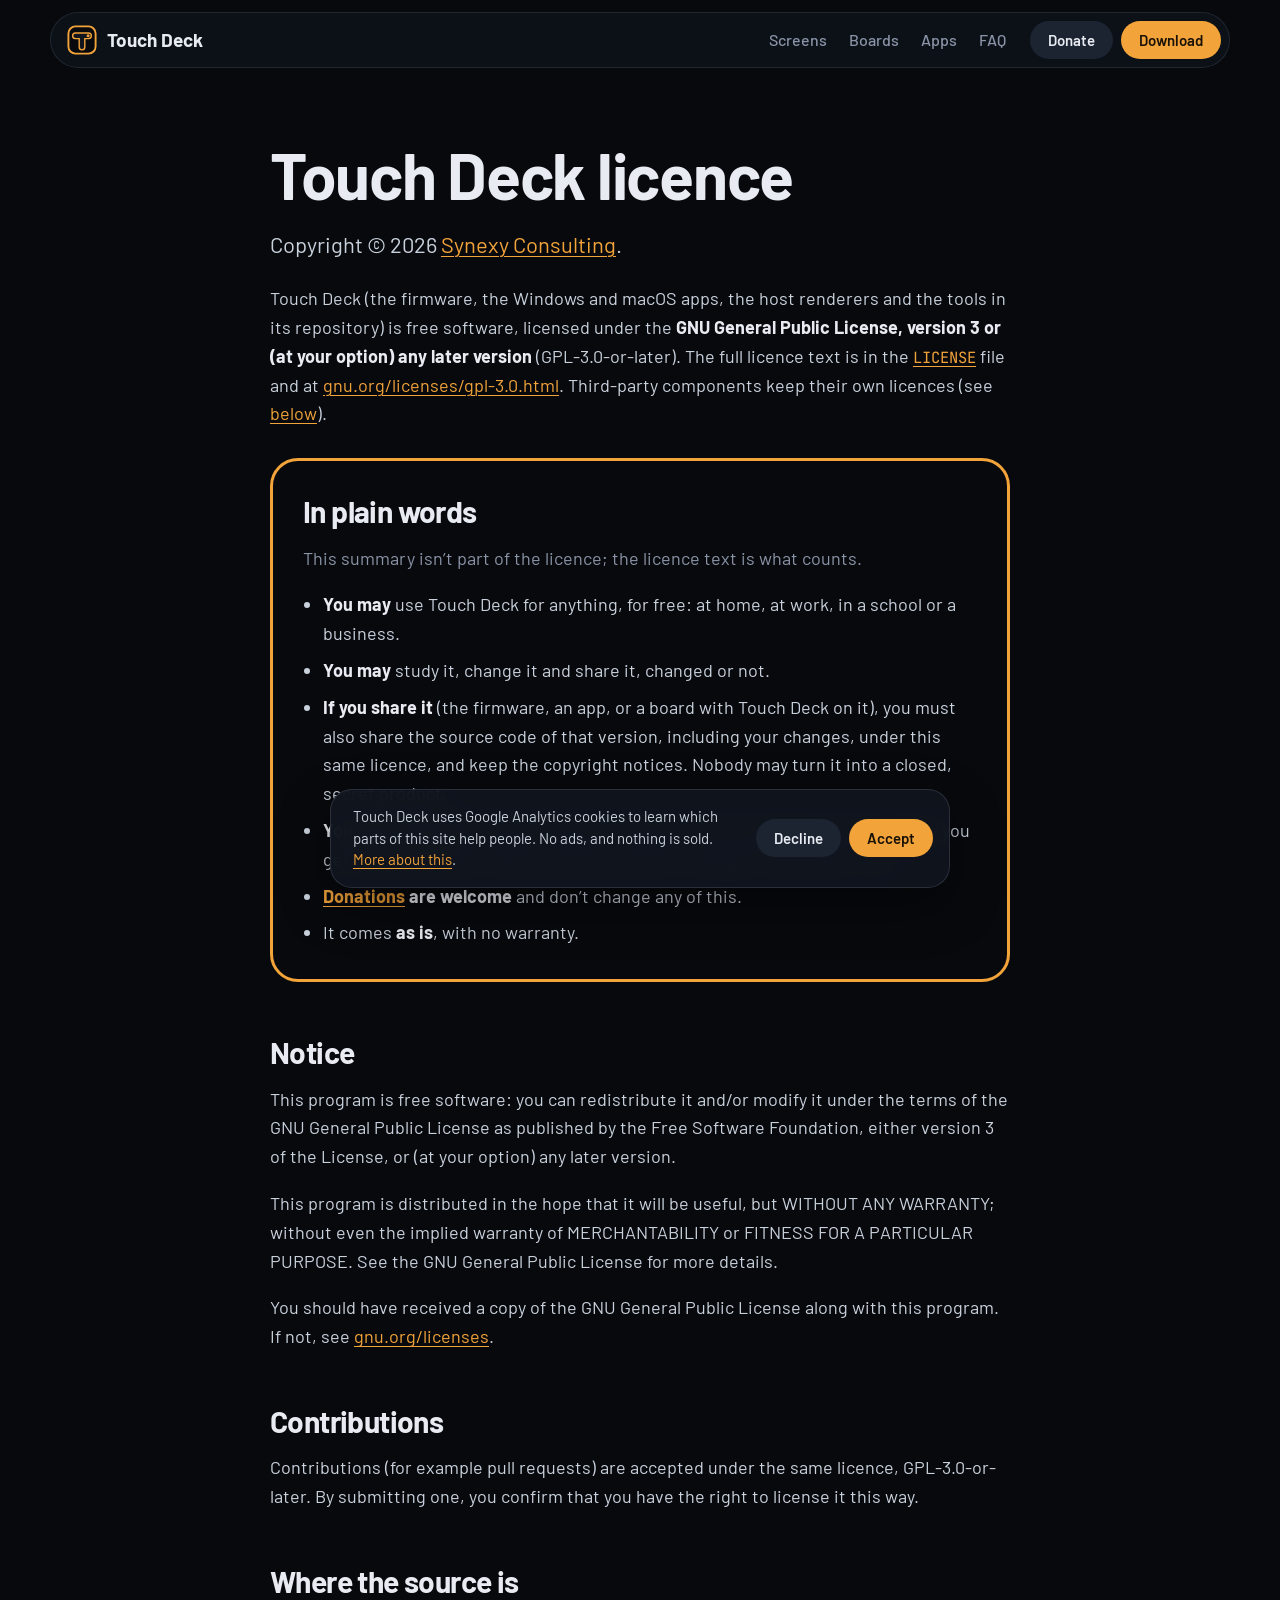
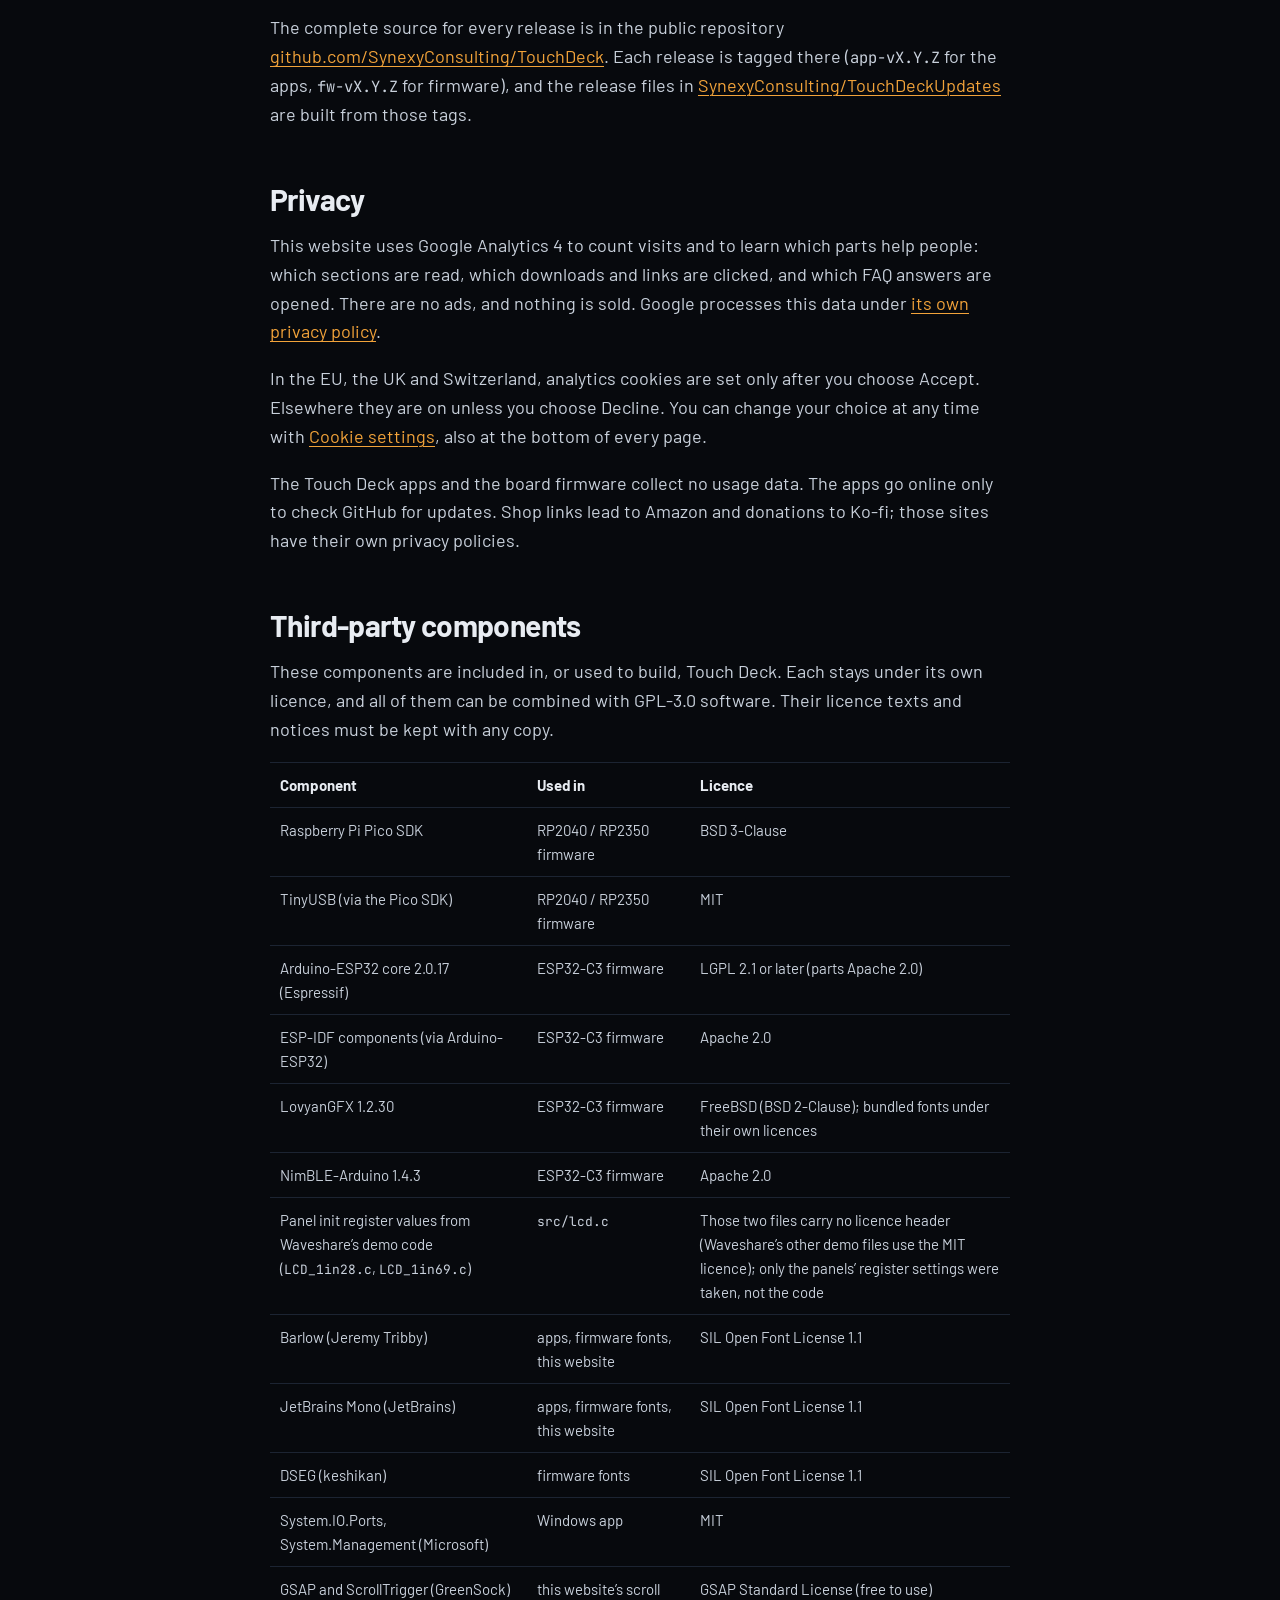
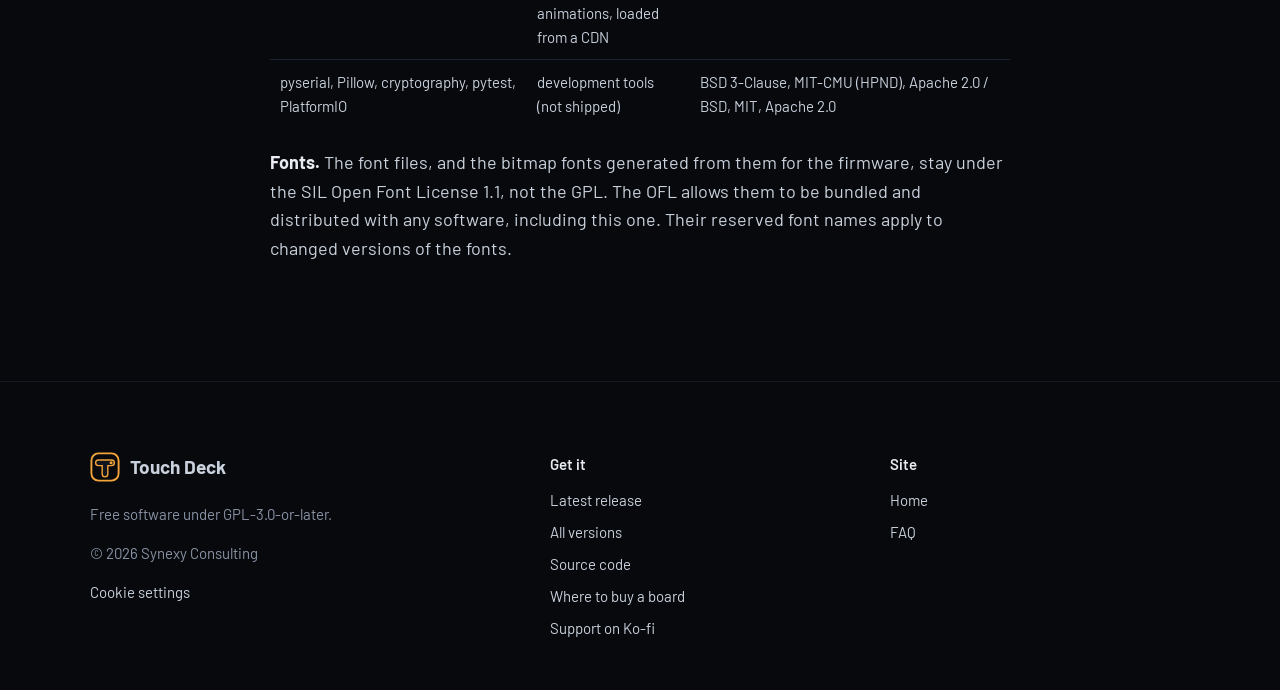
==== commit 73632bd1: "Website: cookie consent, Donate in the nav, off-site links in new tabs - Consent Mode v2 with a bann" ====
--- a/website/license.html
+++ b/website/license.html
@@ -3,12 +3,20 @@
 <head>
 <meta charset="utf-8">
 <meta name="viewport" content="width=device-width, initial-scale=1">
-<!-- Google tag (gtag.js). Events: assets/js/analytics.js. Only the live site reports;
-     add ?ga_debug=1 to a URL to see its hits in GA4's DebugView. -->
+<!-- Google tag (gtag.js). Events: assets/js/analytics.js, consent banner: assets/js/consent.js.
+     Only the live site reports; add ?ga_debug=1 to a URL to see its hits in GA4's DebugView. -->
 <script async src="https://www.googletagmanager.com/gtag/js?id=G-07TPQJ6MLL"></script>
 <script>
   window.dataLayer = window.dataLayer || [];
   function gtag(){dataLayer.push(arguments);}
+  // Consent Mode v2. No ads, so ad storage is always off. Analytics cookies wait for "Accept"
+  // in the EEA, UK and Switzerland (Google applies `region` by the visitor's location) and are
+  // on elsewhere until "Decline". A choice made in the banner is applied here on every page.
+  gtag('consent', 'default', { ad_storage: 'denied', ad_user_data: 'denied', ad_personalization: 'denied', analytics_storage: 'granted' });
+  gtag('consent', 'default', { analytics_storage: 'denied', wait_for_update: 500, region: [
+    'AT','BE','BG','HR','CY','CZ','DK','EE','FI','FR','DE','GR','HU','IE','IT','LV','LT','LU','MT','NL',
+    'PL','PT','RO','SK','SI','ES','SE','IS','LI','NO','GB','CH'] });
+  try { var tdc = localStorage.getItem('td-consent'); if (tdc === 'granted' || tdc === 'denied') gtag('consent', 'update', { analytics_storage: tdc }); } catch (e) {}
   if (location.hostname !== 'touchdeck.synexyconsulting.com') window['ga-disable-G-07TPQJ6MLL'] = true;
   gtag('js', new Date());
   gtag('config', 'G-07TPQJ6MLL', /[?&]ga_debug=1/.test(location.search) ? { debug_mode: true } : {});
@@ -33,15 +41,18 @@
       <a href="index.html#apps">Apps</a>
       <a href="index.html#faq">FAQ</a>
     </nav>
-    <a class="pill pill-amber pill-sm" href="index.html#download">Download</a>
+    <div class="nav-cta">
+      <a class="pill pill-ghost pill-sm" href="https://ko-fi.com/synexyconsulting" target="_blank" rel="noopener">Donate</a>
+      <a class="pill pill-amber pill-sm" href="index.html#download">Download</a>
+    </div>
   </div>
 </header>
 
 <main id="main" class="doc">
   <div class="wrap">
     <h1>Touch Deck licence</h1>
-    <p class="lede">Copyright &copy; 2026 <a href="https://github.com/SynexyConsulting">Synexy Consulting</a>.</p>
-    <p>Touch Deck (the firmware, the Windows and macOS apps, the host renderers and the tools in its repository) is free software, licensed under the <strong>GNU General Public License, version 3 or (at your option) any later version</strong> (GPL-3.0-or-later). The full licence text is in the <a href="https://github.com/SynexyConsulting/TouchDeck/blob/main/LICENSE"><code>LICENSE</code></a> file and at <a href="https://www.gnu.org/licenses/gpl-3.0.html">gnu.org/licenses/gpl-3.0.html</a>. Third-party components keep their own licences (see <a href="#third-party">below</a>).</p>
+    <p class="lede">Copyright &copy; 2026 <a href="https://github.com/SynexyConsulting" rel="noopener" target="_blank">Synexy Consulting</a>.</p>
+    <p>Touch Deck (the firmware, the Windows and macOS apps, the host renderers and the tools in its repository) is free software, licensed under the <strong>GNU General Public License, version 3 or (at your option) any later version</strong> (GPL-3.0-or-later). The full licence text is in the <a href="https://github.com/SynexyConsulting/TouchDeck/blob/main/LICENSE" rel="noopener" target="_blank"><code>LICENSE</code></a> file and at <a href="https://www.gnu.org/licenses/gpl-3.0.html" rel="noopener" target="_blank">gnu.org/licenses/gpl-3.0.html</a>. Third-party components keep their own licences (see <a href="#third-party">below</a>).</p>
 
     <div class="plain">
       <h2>In plain words</h2>
@@ -51,7 +62,7 @@
         <li><strong>You may</strong> study it, change it and share it, changed or not.</li>
         <li><strong>If you share it</strong> (the firmware, an app, or a board with Touch Deck on it), you must also share the source code of that version, including your changes, under this same licence, and keep the copyright notices. Nobody may turn it into a closed, secret product.</li>
         <li><strong>You may charge</strong> for copies, boards or support, but the people who get it from you get the same rights: they can see the source, change it and share it too.</li>
-        <li><strong><a href="https://ko-fi.com/synexyconsulting">Donations</a> are welcome</strong> and don&rsquo;t change any of this.</li>
+        <li><strong><a href="https://ko-fi.com/synexyconsulting" rel="noopener" target="_blank">Donations</a> are welcome</strong> and don&rsquo;t change any of this.</li>
         <li>It comes <strong>as is</strong>, with no warranty.</li>
       </ul>
     </div>
@@ -59,13 +70,18 @@
     <h2>Notice</h2>
     <p>This program is free software: you can redistribute it and/or modify it under the terms of the GNU General Public License as published by the Free Software Foundation, either version 3 of the License, or (at your option) any later version.</p>
     <p>This program is distributed in the hope that it will be useful, but WITHOUT ANY WARRANTY; without even the implied warranty of MERCHANTABILITY or FITNESS FOR A PARTICULAR PURPOSE. See the GNU General Public License for more details.</p>
-    <p>You should have received a copy of the GNU General Public License along with this program. If not, see <a href="https://www.gnu.org/licenses/">gnu.org/licenses</a>.</p>
+    <p>You should have received a copy of the GNU General Public License along with this program. If not, see <a href="https://www.gnu.org/licenses/" rel="noopener" target="_blank">gnu.org/licenses</a>.</p>
 
     <h2>Contributions</h2>
     <p>Contributions (for example pull requests) are accepted under the same licence, GPL-3.0-or-later. By submitting one, you confirm that you have the right to license it this way.</p>
 
     <h2>Where the source is</h2>
-    <p>The complete source for every release is in the public repository <a href="https://github.com/SynexyConsulting/TouchDeck">github.com/SynexyConsulting/TouchDeck</a>. Each release is tagged there (<code>app-vX.Y.Z</code> for the apps, <code>fw-vX.Y.Z</code> for firmware), and the release files in <a href="https://github.com/SynexyConsulting/TouchDeckUpdates/releases">SynexyConsulting/TouchDeckUpdates</a> are built from those tags.</p>
+    <p>The complete source for every release is in the public repository <a href="https://github.com/SynexyConsulting/TouchDeck" rel="noopener" target="_blank">github.com/SynexyConsulting/TouchDeck</a>. Each release is tagged there (<code>app-vX.Y.Z</code> for the apps, <code>fw-vX.Y.Z</code> for firmware), and the release files in <a href="https://github.com/SynexyConsulting/TouchDeckUpdates/releases" rel="noopener" target="_blank">SynexyConsulting/TouchDeckUpdates</a> are built from those tags.</p>
+
+    <h2 id="privacy">Privacy</h2>
+    <p>This website uses Google Analytics 4 to count visits and to learn which parts help people: which sections are read, which downloads and links are clicked, and which FAQ answers are opened. There are no ads, and nothing is sold. Google processes this data under <a href="https://policies.google.com/privacy" rel="noopener" target="_blank">its own privacy policy</a>.</p>
+    <p>In the EU, the UK and Switzerland, analytics cookies are set only after you choose Accept. Elsewhere they are on unless you choose Decline. You can change your choice at any time with <button type="button" class="link-button inline" data-consent-open>Cookie settings</button>, also at the bottom of every page.</p>
+    <p>The Touch Deck apps and the board firmware collect no usage data. The apps go online only to check GitHub for updates. Shop links lead to Amazon and donations to Ko-fi; those sites have their own privacy policies.</p>
 
     <h2 id="third-party">Third-party components</h2>
     <p>These components are included in, or used to build, Touch Deck. Each stays under its own licence, and all of them can be combined with GPL-3.0 software. Their licence texts and notices must be kept with any copy.</p>
@@ -99,15 +115,16 @@
       <a class="brand" href="index.html"><img src="assets/img/logo.svg" alt="" width="30" height="30">Touch Deck</a>
       <p style="margin-top:14px">Free software under GPL-3.0-or-later.</p>
       <p>&copy; 2026 Synexy Consulting</p>
+      <p><button type="button" class="link-button" data-consent-open>Cookie settings</button></p>
     </div>
     <div>
       <h4>Get it</h4>
       <ul>
-        <li><a href="https://github.com/SynexyConsulting/TouchDeckUpdates/releases/latest">Latest release</a></li>
-        <li><a href="https://github.com/SynexyConsulting/TouchDeckUpdates/releases">All versions</a></li>
-        <li><a href="https://github.com/SynexyConsulting/TouchDeck">Source code</a></li>
+        <li><a href="https://github.com/SynexyConsulting/TouchDeckUpdates/releases/latest" rel="noopener" target="_blank">Latest release</a></li>
+        <li><a href="https://github.com/SynexyConsulting/TouchDeckUpdates/releases" rel="noopener" target="_blank">All versions</a></li>
+        <li><a href="https://github.com/SynexyConsulting/TouchDeck" rel="noopener" target="_blank">Source code</a></li>
         <li><a href="index.html#buy">Where to buy a board</a></li>
-        <li><a href="https://ko-fi.com/synexyconsulting">Support on Ko-fi</a></li>
+        <li><a href="https://ko-fi.com/synexyconsulting" rel="noopener" target="_blank">Support on Ko-fi</a></li>
       </ul>
     </div>
     <div>
@@ -119,6 +136,7 @@
     </div>
   </div>
 </footer>
+<script src="assets/js/consent.js" defer></script>
 <script src="assets/js/analytics.js" defer></script>
 </body>
 </html>
--- a/website/assets/css/site.css
+++ b/website/assets/css/site.css
@@ -93,7 +93,12 @@
 .nav-links { display: flex; gap: 22px; margin-left: auto; }
 .nav-links a { color: var(--dim); text-decoration: none; font-weight: 500; font-size: 16px; }
 .nav-links a:hover { color: var(--text); }
-@media (max-width: 820px) { .nav-links { display: none; } .nav .pill { margin-left: auto; } }
+.nav .brand { white-space: nowrap; }
+.nav-cta { display: flex; gap: 8px; }
+@media (max-width: 820px) { .nav-links { display: none; } .nav-cta { margin-left: auto; } }
+/* Narrow phones: logo only (the link keeps its aria-label), so Donate and Download fit */
+@media (max-width: 440px) { .nav .brand { font-size: 0; gap: 0; } }
+@media (max-width: 340px) { .nav-cta .pill { padding: 0 12px; } }
 
 /* ---------- device mockups ---------- */
 .board { position: relative; transform-style: preserve-3d; }
@@ -387,6 +392,23 @@
 .footer p { max-width: 36em; }
 @media (max-width: 760px) { .footer .wrap { grid-template-columns: 1fr; } }
 
+/* a button that looks like a footer link (Cookie settings) */
+.link-button { background: none; border: 0; padding: 0; font: inherit; color: var(--clip); cursor: pointer; }
+.link-button:hover { color: var(--accent); }
+.link-button.inline { color: var(--accent); text-decoration: underline; text-decoration-thickness: 1px; text-underline-offset: 3px; }
+
+/* cookie consent banner (assets/js/consent.js) */
+.consent {
+  position: fixed; z-index: 60; left: 12px; right: 12px; bottom: 12px; margin: 0 auto; max-width: 620px;
+  display: flex; align-items: center; gap: 18px; padding: 16px 16px 16px 22px; border-radius: 22px;
+  background: rgba(16, 21, 30, .94); backdrop-filter: blur(14px); -webkit-backdrop-filter: blur(14px);
+  border: 1px solid rgba(138, 148, 166, .22); box-shadow: 0 18px 50px rgba(0, 0, 0, .45);
+}
+.consent[hidden] { display: none; }
+.consent p { margin: 0; font-size: 15px; line-height: 1.45; color: var(--clip); }
+.consent-actions { display: flex; gap: 8px; flex: none; }
+@media (max-width: 600px) { .consent { flex-direction: column; align-items: stretch; } .consent-actions .pill { flex: 1; justify-content: center; } }
+
 /* licence page */
 .doc { padding: 140px 0 40px; }
 .doc .wrap { max-width: 820px; }
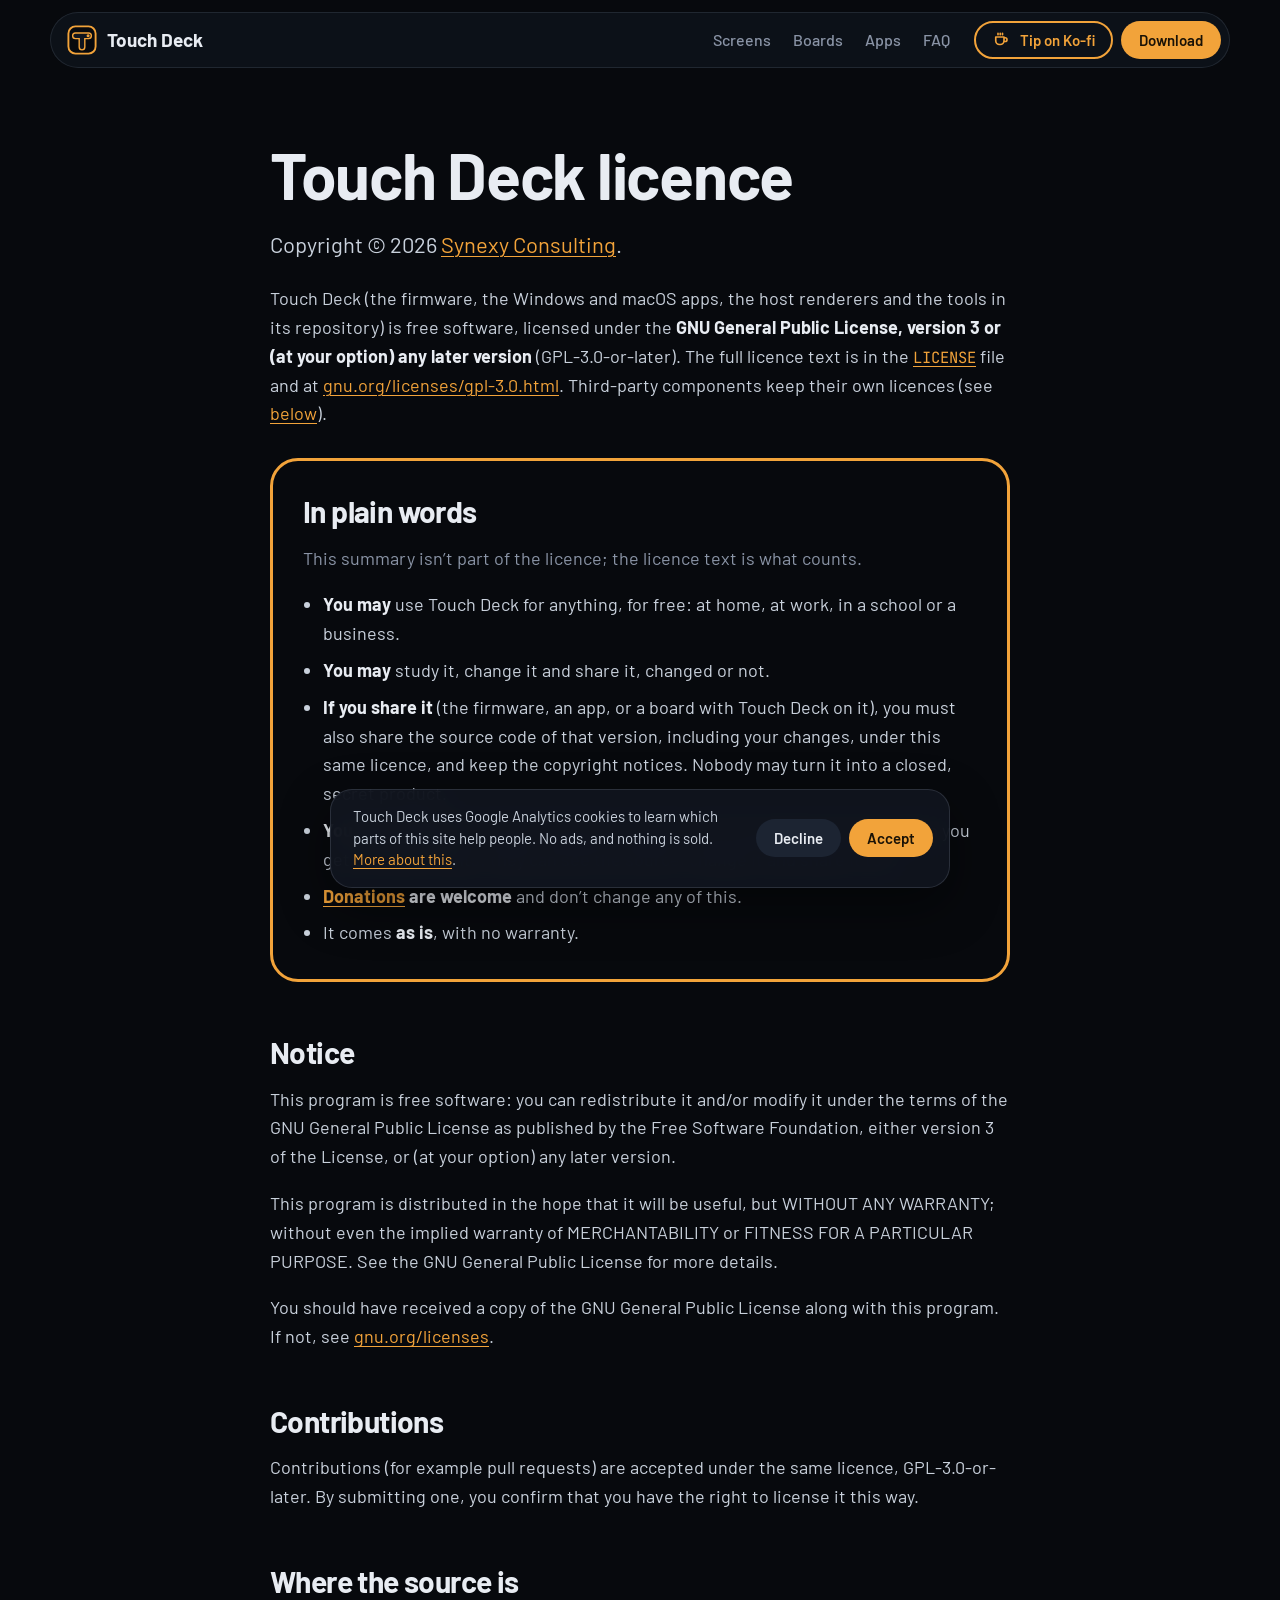
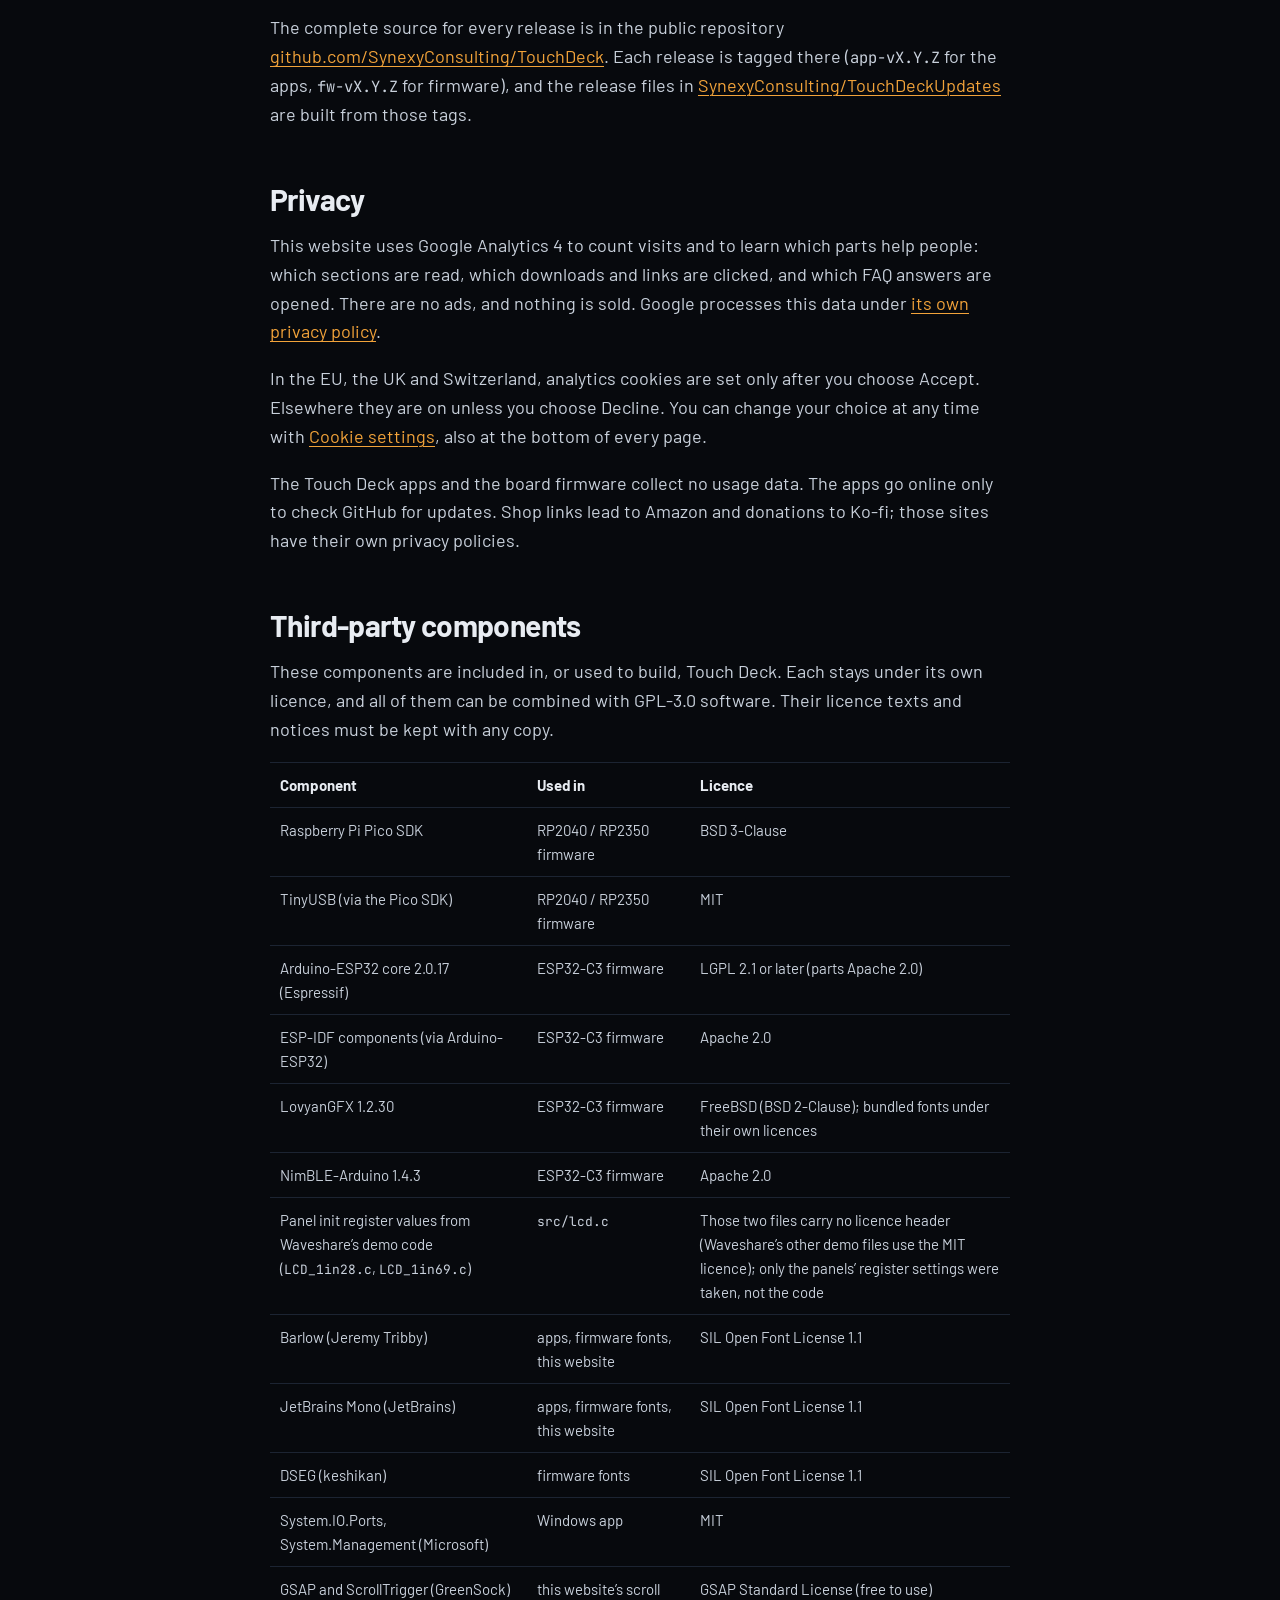
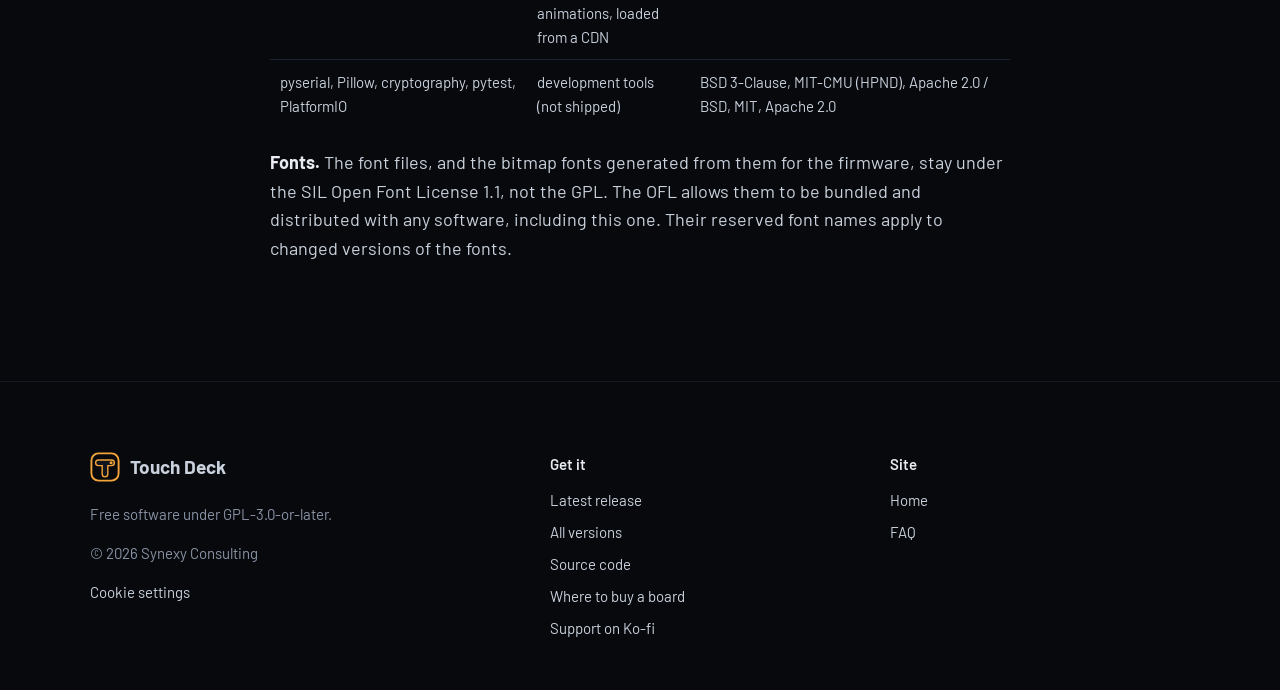
==== commit a1096100: "Website: donation card with a Firefly picture, Tip on Ko-fi in the nav - Donation card under "Get To" ====
--- a/website/license.html
+++ b/website/license.html
@@ -42,7 +42,9 @@
       <a href="index.html#faq">FAQ</a>
     </nav>
     <div class="nav-cta">
-      <a class="pill pill-ghost pill-sm" href="https://ko-fi.com/synexyconsulting" target="_blank" rel="noopener">Donate</a>
+      <a class="pill pill-line pill-sm nav-tip" href="https://ko-fi.com/synexyconsulting" target="_blank" rel="noopener">
+        <svg viewBox="0 0 24 24" fill="none" stroke="currentColor" stroke-width="2.2" stroke-linecap="round" stroke-linejoin="round" aria-hidden="true"><path d="M5 8h11v5a5 5 0 0 1-5 5h-1a5 5 0 0 1-5-5zM16 9h1.5a2.5 2.5 0 0 1 0 5H16M8 3v2M11 3v2M14 3v2"/></svg>
+        <span class="nav-tip-label">Tip on Ko-fi</span></a>
       <a class="pill pill-amber pill-sm" href="index.html#download">Download</a>
     </div>
   </div>
--- a/website/assets/css/site.css
+++ b/website/assets/css/site.css
@@ -96,9 +96,13 @@
 .nav .brand { white-space: nowrap; }
 .nav-cta { display: flex; gap: 8px; }
 @media (max-width: 820px) { .nav-links { display: none; } .nav-cta { margin-left: auto; } }
-/* Narrow phones: logo only (the link keeps its aria-label), so Donate and Download fit */
+/* Narrow phones: logo only (the link keeps its aria-label), so Tip on Ko-fi and Download fit;
+   below 380px the tip button shows just its cup (the label stays for screen readers) */
 @media (max-width: 440px) { .nav .brand { font-size: 0; gap: 0; } }
-@media (max-width: 340px) { .nav-cta .pill { padding: 0 12px; } }
+@media (max-width: 380px) {
+  .nav-tip { gap: 0; padding: 0 12px; }
+  .nav-tip-label { position: absolute; width: 1px; height: 1px; overflow: hidden; clip: rect(0 0 0 0); white-space: nowrap; }
+}
 
 /* ---------- device mockups ---------- */
 .board { position: relative; transform-style: preserve-3d; }
@@ -371,6 +375,27 @@
 .dl span { color: var(--dim); font-size: 15px; }
 @media (max-width: 900px) { .download { grid-template-columns: 1fr; border-radius: 30px; } }
 
+/* Donation card, under "Get Touch Deck." The picture sits in a glass frame like a board's screen:
+   concentric corners (card 30px = frame 20px + 10px padding). The glow shows until the image loads. */
+/* Wide: heading top-left, the card under it, the download list beside both. The card comes after
+   the list in the HTML, so on one column (phones) the downloads come first. */
+@media (min-width: 901px) {
+  .download { row-gap: 30px; }
+  .download > div:first-child { grid-column: 1; grid-row: 1; align-self: end; }
+  .download > .dl-list { grid-column: 2; grid-row: 1 / span 2; }
+  .download > .donate { grid-column: 1; grid-row: 2; align-self: start; }
+}
+.donate { max-width: 520px; padding: 10px; border-radius: 30px; background: var(--surf); border: 1px solid var(--surf2); }
+.donate-hero {
+  aspect-ratio: 7 / 4; border-radius: 20px; overflow: hidden;
+  background: radial-gradient(70% 90% at 70% 40%, rgba(242,163,58,.28), transparent 70%), var(--inner);
+  box-shadow: inset 0 0 0 1px rgba(255,255,255,.06);
+}
+.donate-hero img { display: block; width: 100%; height: 100%; object-fit: cover; }
+.donate-body { padding: 18px 14px 12px; }
+.donate h3 { margin: 0 0 8px; font-size: 24px; }
+.donate p { margin: 0 0 18px; font-size: 16px; color: var(--clip); max-width: 34em; }
+
 /* faq */
 .faq { max-width: 860px; }
 .faq details { border-top: 1px solid var(--surf2); }
